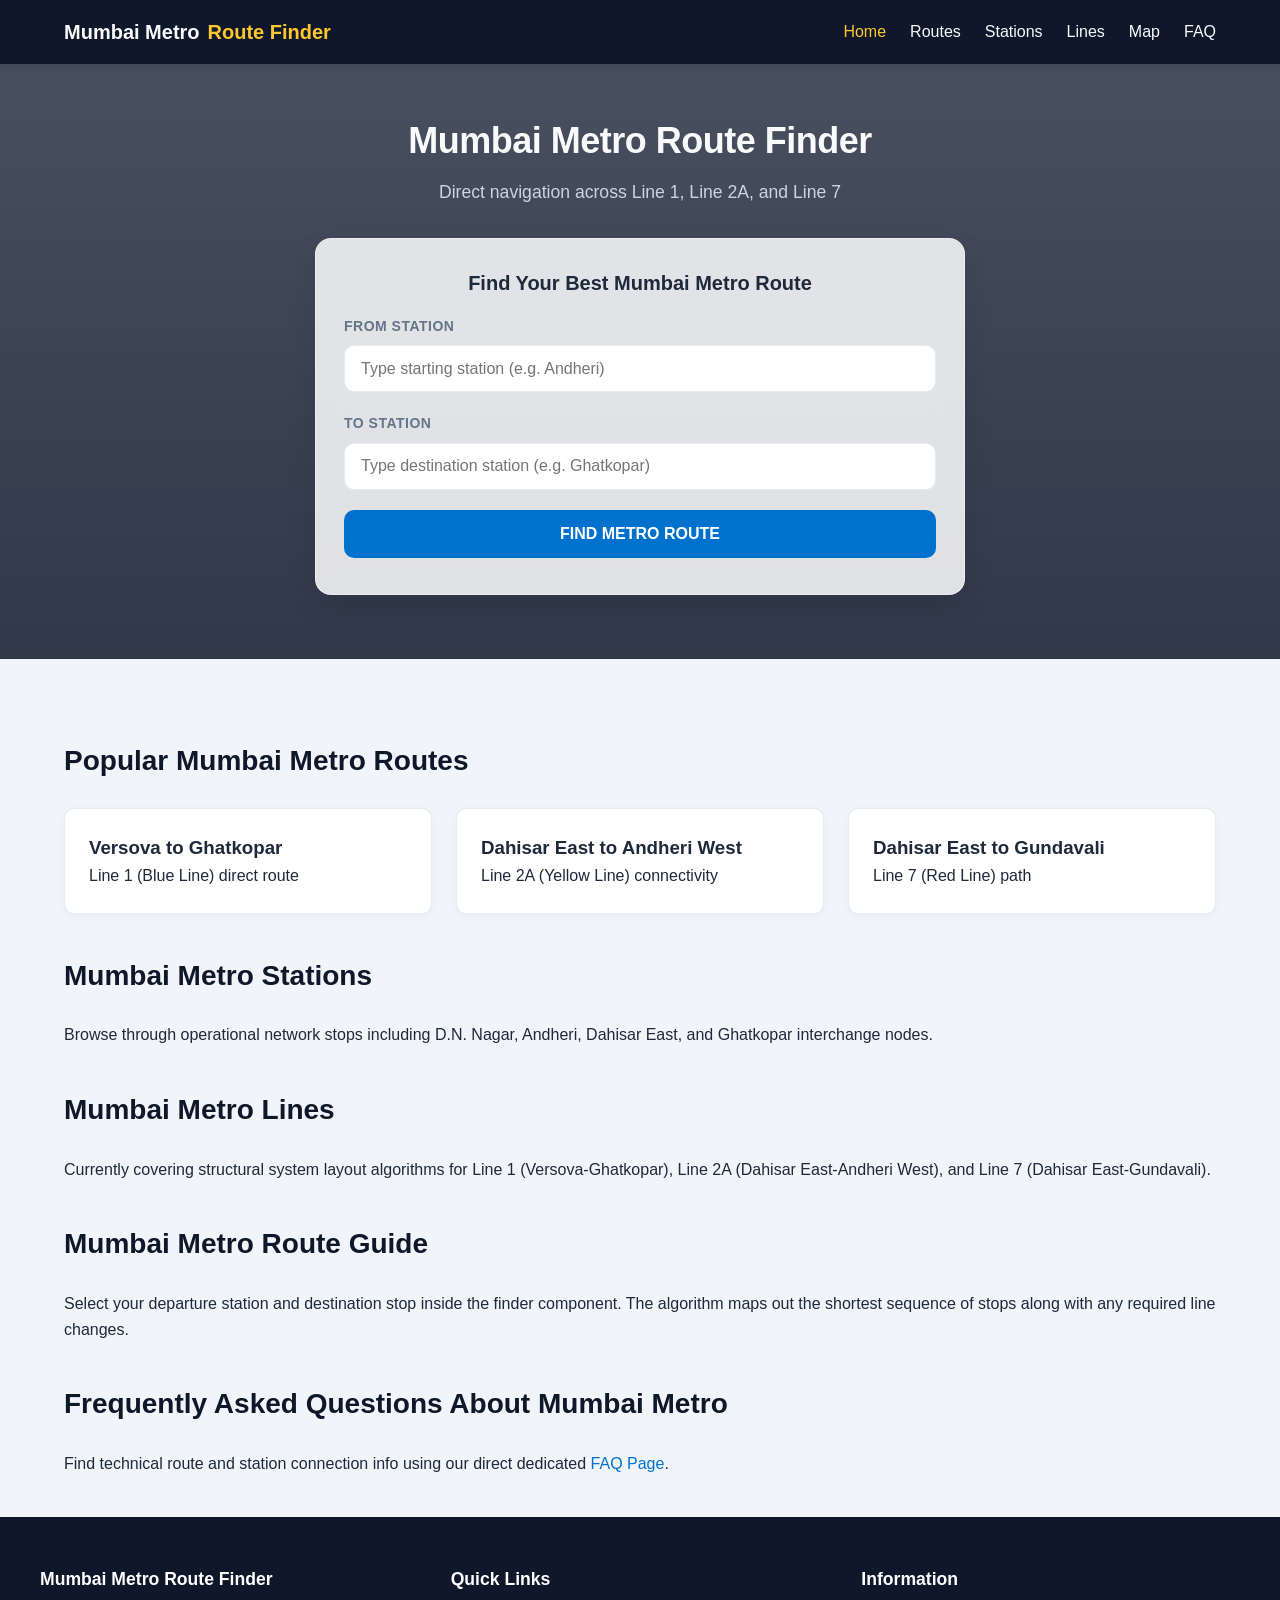
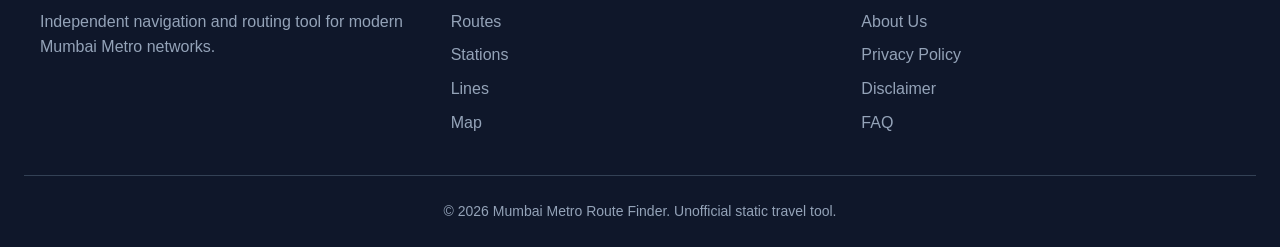
==== index.html @ e0014f75 "Add initial index.html for Mumbai Metro Route Finder Initial HTML structure for the Mumbai Metro Rou" ====
<!DOCTYPE html>
<html lang="en">
<head>
  <meta charset="UTF-8">
  <meta name="viewport" content="width=device-width, initial-scale=1.0">
  <title>Mumbai Metro Route Finder – Routes & Stations</title>
  <meta name="description" content="Find Mumbai Metro routes and station names. Search your starting and destination stations to discover the metro route and line changes across Mumbai.">
  <meta name="theme-color" content="#0f172a">
  <meta name="robots" content="index, follow">
  <link rel="canonical" href="https://YOUR-DOMAIN.example/">
  <meta property="og:title" content="Mumbai Metro Route Finder – Routes & Stations">
  <meta property="og:description" content="Search Mumbai Metro station routes cleanly and accurately. Find line switches and station order.">
  <link rel="manifest" href="manifest.json">
  <link rel="stylesheet" href="css/style.css">
</head>
<body>

  <header>
    <div class="nav-container">
      <a href="index.html" class="brand-logo">Mumbai Metro <span>Route Finder</span></a>
      <button class="menu-toggle" aria-label="Toggle navigation">☰</button>
      <ul class="nav-links">
        <li><a href="index.html" class="active">Home</a></li>
        <li><a href="routes.html">Routes</a></li>
        <li><a href="stations.html">Stations</a></li>
        <li><a href="lines.html">Lines</a></li>
        <li><a href="map.html">Map</a></li>
        <li><a href="faq.html">FAQ</a></li>
      </ul>
    </div>
  </header>

  <section class="hero">
    <div class="hero-content">
      <h1>Mumbai Metro Route Finder</h1>
      <p>Direct navigation across Line 1, Line 2A, and Line 7</p>
      
      <div class="finder-card">
        <h2 style="font-size: 1.25rem; margin-bottom: 1rem; text-align: center;">Find Your Best Mumbai Metro Route</h2>
        
        <div class="form-group">
          <label for="from-station">FROM STATION</label>
          <div class="input-wrapper">
            <input type="text" id="from-station" class="form-control" placeholder="Type starting station (e.g. Andheri)" autocomplete="off">
            <ul id="from-suggestions" class="suggestions-list"></ul>
          </div>
        </div>

        <div class="form-group">
          <label for="to-station">TO STATION</label>
          <div class="input-wrapper">
            <input type="text" id="to-station" class="form-control" placeholder="Type destination station (e.g. Ghatkopar)" autocomplete="off">
            <ul id="to-suggestions" class="suggestions-list"></ul>
          </div>
        </div>

        <button id="find-route-btn" class="btn-primary">FIND METRO ROUTE</button>
        <div id="route-error" class="text-error"></div>
      </div>
    </div>
  </section>

  <main>
    <section id="route-results" class="results-container">
      <h2 class="section-title">Best Available Metro Route</h2>
      <div id="route-summary-box" class="route-summary"></div>
      <div id="route-timeline" class="timeline"></div>
    </section>

    <section style="margin-top: 2.5rem;">
      <h2 class="section-title">Popular Mumbai Metro Routes</h2>
      <div class="grid">
        <div class="card" onclick="selectPopularRoute('Versova', 'Ghatkopar')" style="cursor:pointer;">
          <h3>Versova to Ghatkopar</h3>
          <p>Line 1 (Blue Line) direct route</p>
        </div>
        <div class="card" onclick="selectPopularRoute('Dahisar East', 'Andheri West')" style="cursor:pointer;">
          <h3>Dahisar East to Andheri West</h3>
          <p>Line 2A (Yellow Line) connectivity</p>
        </div>
        <div class="card" onclick="selectPopularRoute('Dahisar East', 'Gundavali')" style="cursor:pointer;">
          <h3>Dahisar East to Gundavali</h3>
          <p>Line 7 (Red Line) path</p>
        </div>
      </div>
    </section>

    <section style="margin-top: 2.5rem;">
      <h2 class="section-title">Mumbai Metro Stations</h2>
      <p>Browse through operational network stops including D.N. Nagar, Andheri, Dahisar East, and Ghatkopar interchange nodes.</p>
    </section>

    <section style="margin-top: 2.5rem;">
      <h2 class="section-title">Mumbai Metro Lines</h2>
      <p>Currently covering structural system layout algorithms for Line 1 (Versova-Ghatkopar), Line 2A (Dahisar East-Andheri West), and Line 7 (Dahisar East-Gundavali).</p>
    </section>

    <section style="margin-top: 2.5rem;">
      <h2 class="section-title">Mumbai Metro Route Guide</h2>
      <p>Select your departure station and destination stop inside the finder component. The algorithm maps out the shortest sequence of stops along with any required line changes.</p>
    </section>

    <section style="margin-top: 2.5rem;">
      <h2 class="section-title">Frequently Asked Questions About Mumbai Metro</h2>
      <p>Find technical route and station connection info using our direct dedicated <a href="faq.html">FAQ Page</a>.</p>
    </section>
  </main>

  <footer>
    <div class="footer-container">
      <div class="footer-col">
        <h3>Mumbai Metro Route Finder</h3>
        <p>Independent navigation and routing tool for modern Mumbai Metro networks.</p>
      </div>
      <div class="footer-col">
        <h3>Quick Links</h3>
        <ul>
          <li><a href="routes.html">Routes</a></li>
          <li><a href="stations.html">Stations</a></li>
          <li><a href="lines.html">Lines</a></li>
          <li><a href="map.html">Map</a></li>
        </ul>
      </div>
      <div class="footer-col">
        <h3>Information</h3>
        <ul>
          <li><a href="about.html">About Us</a></li>
          <li><a href="privacy.html">Privacy Policy</a></li>
          <li><a href="disclaimer.html">Disclaimer</a></li>
          <li><a href="faq.html">FAQ</a></li>
        </ul>
      </div>
    </div>
    <div class="footer-bottom">
      <p>&copy; 2026 Mumbai Metro Route Finder. Unofficial static travel tool.</p>
    </div>
  </footer>

  <script src="js/metro.js"></script>
  <script src="js/app.js"></script>
  <script type="application/ld+json">
  {
    "@context": "https://schema.org",
    "@type": "WebSite",
    "name": "Mumbai Metro Route Finder",
    "url": "https://YOUR-DOMAIN.example/"
  }
  </script>
</body>
</html>
---- css/style.css ----
:root {
  --primary: #0072ce;
  --primary-dark: #00569e;
  --secondary: #ffc72c;
  --accent: #e31837;
  --bg-dark: #0f172a;
  --bg-card: rgba(255, 255, 255, 0.85);
  --bg-glass: rgba(15, 23, 42, 0.65);
  --text-dark: #1e293b;
  --text-light: #f8fafc;
  --text-muted: #64748b;
  --border-color: rgba(226, 232, 240, 0.8);
  --radius-lg: 16px;
  --radius-md: 10px;
  --radius-sm: 6px;
  --shadow: 0 10px 30px -5px rgba(0, 0, 0, 0.15);
  --font-main: -apple-system, BlinkMacSystemFont, "Segoe UI", Roboto, Oxygen, Ubuntu, Cantarell, sans-serif;
}

* {
  box-sizing: border-box;
  margin: 0;
  padding: 0;
}

body {
  font-family: var(--font-main);
  background-color: #f1f5f9;
  color: var(--text-dark);
  line-height: 1.6;
  min-height: 100vh;
  display: flex;
  flex-direction: column;
}

a {
  color: var(--primary);
  text-decoration: none;
}

a:hover {
  text-decoration: underline;
}

/* Header & Nav */
header {
  background: var(--bg-dark);
  color: var(--text-light);
  position: sticky;
  top: 0;
  z-index: 1000;
  box-shadow: 0 4px 12px rgba(0,0,0,0.1);
}

.nav-container {
  max-width: 1200px;
  margin: 0 auto;
  display: flex;
  justify-content: space-between;
  align-items: center;
  padding: 1rem 1.5rem;
}

.brand-logo {
  font-size: 1.25rem;
  font-weight: 700;
  color: var(--text-light);
  display: flex;
  align-items: center;
  gap: 0.5rem;
}

.brand-logo span {
  color: var(--secondary);
}

.nav-links {
  display: flex;
  gap: 1.5rem;
  list-style: none;
}

.nav-links a {
  color: var(--text-light);
  font-weight: 500;
  transition: color 0.2s;
}

.nav-links a:hover, .nav-links a.active {
  color: var(--secondary);
  text-decoration: none;
}

.menu-toggle {
  display: none;
  background: none;
  border: none;
  color: var(--text-light);
  font-size: 1.5rem;
  cursor: pointer;
}

/* Hero Section */
.hero {
  position: relative;
  background: linear-gradient(rgba(15, 23, 42, 0.75), rgba(15, 23, 42, 0.85)), 
              url('https://images.unsplash.com/photo-1570168007204-dfb528c6958f?auto=format&fit=crop&w=1920&q=80') center/cover no-repeat;
  padding: 3rem 1.5rem 4rem 1.5rem;
  color: var(--text-light);
  text-align: center;
}

.hero-content {
  max-width: 800px;
  margin: 0 auto;
}

.hero h1 {
  font-size: 2.25rem;
  margin-bottom: 0.5rem;
  font-weight: 800;
  letter-spacing: -0.5px;
}

.hero p {
  font-size: 1.1rem;
  color: #cbd5e1;
  margin-bottom: 2rem;
}

/* Route Finder Card */
.finder-card {
  background: var(--bg-card);
  backdrop-filter: blur(12px);
  border: 1px solid rgba(255, 255, 255, 0.4);
  border-radius: var(--radius-lg);
  padding: 1.75rem;
  box-shadow: var(--shadow);
  color: var(--text-dark);
  text-align: left;
  max-width: 650px;
  margin: 0 auto;
}

.form-group {
  position: relative;
  margin-bottom: 1.25rem;
}

.form-group label {
  display: block;
  font-size: 0.875rem;
  font-weight: 700;
  text-transform: uppercase;
  letter-spacing: 0.5px;
  margin-bottom: 0.5rem;
  color: var(--text-muted);
}

.input-wrapper {
  position: relative;
}

.form-control {
  width: 100%;
  padding: 0.85rem 1rem;
  font-size: 1rem;
  border: 1.5px solid var(--border-color);
  border-radius: var(--radius-md);
  background: white;
  transition: border-color 0.2s, box-shadow 0.2s;
}

.form-control:focus {
  outline: none;
  border-color: var(--primary);
  box-shadow: 0 0 0 3px rgba(0, 114, 206, 0.2);
}

.suggestions-list {
  position: absolute;
  top: 100%;
  left: 0;
  right: 0;
  background: white;
  border: 1px solid var(--border-color);
  border-radius: 0 0 var(--radius-md) var(--radius-md);
  max-height: 200px;
  overflow-y: auto;
  z-index: 100;
  list-style: none;
  box-shadow: 0 4px 12px rgba(0,0,0,0.1);
  display: none;
}

.suggestions-list.active {
  display: block;
}

.suggestions-list li {
  padding: 0.75rem 1rem;
  cursor: pointer;
  border-bottom: 1px solid #f1f5f9;
}

.suggestions-list li:hover {
  background: #f8fafc;
  color: var(--primary);
}

.btn-primary {
  width: 100%;
  padding: 0.95rem;
  background: var(--primary);
  color: white;
  border: none;
  border-radius: var(--radius-md);
  font-size: 1rem;
  font-weight: 700;
  cursor: pointer;
  transition: background-color 0.2s;
  display: flex;
  justify-content: center;
  align-items: center;
  gap: 0.5rem;
}

.btn-primary:hover {
  background: var(--primary-dark);
}

/* Main Container & Sections */
main {
  flex: 1;
  max-width: 1200px;
  width: 100%;
  margin: 0 auto;
  padding: 2.5rem 1.5rem;
}

.section-title {
  font-size: 1.75rem;
  font-weight: 700;
  margin-bottom: 1.5rem;
  color: var(--bg-dark);
}

/* Results Display */
.results-container {
  margin-top: 2rem;
  display: none;
}

.results-container.active {
  display: block;
}

.route-summary {
  background: white;
  border-radius: var(--radius-lg);
  padding: 1.5rem;
  border: 1px solid var(--border-color);
  box-shadow: var(--shadow);
  margin-bottom: 1.5rem;
}

.summary-badges {
  display: flex;
  gap: 1rem;
  flex-wrap: wrap;
  margin-top: 0.75rem;
}

.badge {
  background: #e0f2fe;
  color: var(--primary-dark);
  padding: 0.4rem 0.8rem;
  border-radius: 20px;
  font-size: 0.875rem;
  font-weight: 600;
}

.timeline {
  position: relative;
  padding-left: 2rem;
  margin-top: 1.5rem;
  border-left: 3px solid var(--border-color);
}

.timeline-step {
  position: relative;
  margin-bottom: 1.5rem;
}

.timeline-step::before {
  content: '';
  position: absolute;
  left: -2.4rem;
  top: 0.2rem;
  width: 14px;
  height: 14px;
  border-radius: 50%;
  background: white;
  border: 3px solid var(--primary);
}

.timeline-step.interchange::before {
  border-color: var(--accent);
  background: var(--accent);
}

.timeline-step h4 {
  font-size: 1.1rem;
  color: var(--text-dark);
}

.timeline-step p {
  font-size: 0.9rem;
  color: var(--text-muted);
}

/* Grids & Cards */
.grid {
  display: grid;
  grid-template-columns: repeat(auto-fill, minmax(280px, 1fr));
  gap: 1.5rem;
}

.card {
  background: white;
  border-radius: var(--radius-md);
  padding: 1.5rem;
  border: 1px solid var(--border-color);
  box-shadow: 0 2px 8px rgba(0,0,0,0.04);
  transition: transform 0.2s;
}

.card:hover {
  transform: translateY(-3px);
}

/* Footer */
footer {
  background: var(--bg-dark);
  color: #94a3b8;
  padding: 3rem 1.5rem 1.5rem 1.5rem;
  margin-top: auto;
}

.footer-container {
  max-width: 1200px;
  margin: 0 auto;
  display: grid;
  grid-template-columns: repeat(auto-fit, minmax(200px, 1fr));
  gap: 2rem;
  margin-bottom: 2rem;
}

.footer-col h3 {
  color: white;
  margin-bottom: 1rem;
  font-size: 1.1rem;
}

.footer-col ul {
  list-style: none;
}

.footer-col li {
  margin-bottom: 0.5rem;
}

.footer-col a {
  color: #94a3b8;
}

.footer-col a:hover {
  color: white;
}

.footer-bottom {
  text-align: center;
  padding-top: 1.5rem;
  border-top: 1px solid #334155;
  font-size: 0.875rem;
}

/* Utilities */
.text-error {
  color: var(--accent);
  margin-top: 0.5rem;
  font-size: 0.9rem;
}

/* Responsive Styles */
@media (max-width: 768px) {
  .nav-links {
    display: none;
    flex-direction: column;
    position: absolute;
    top: 100%;
    left: 0;
    right: 0;
    background: var(--bg-dark);
    padding: 1rem 1.5rem;
    box-shadow: 0 4px 12px rgba(0,0,0,0.2);
  }

  .nav-links.active {
    display: flex;
  }

  .menu-toggle {
    display: block;
  }

  .hero h1 {
    font-size: 1.75rem;
  }

  .finder-card {
    padding: 1.25rem;
  }
  }
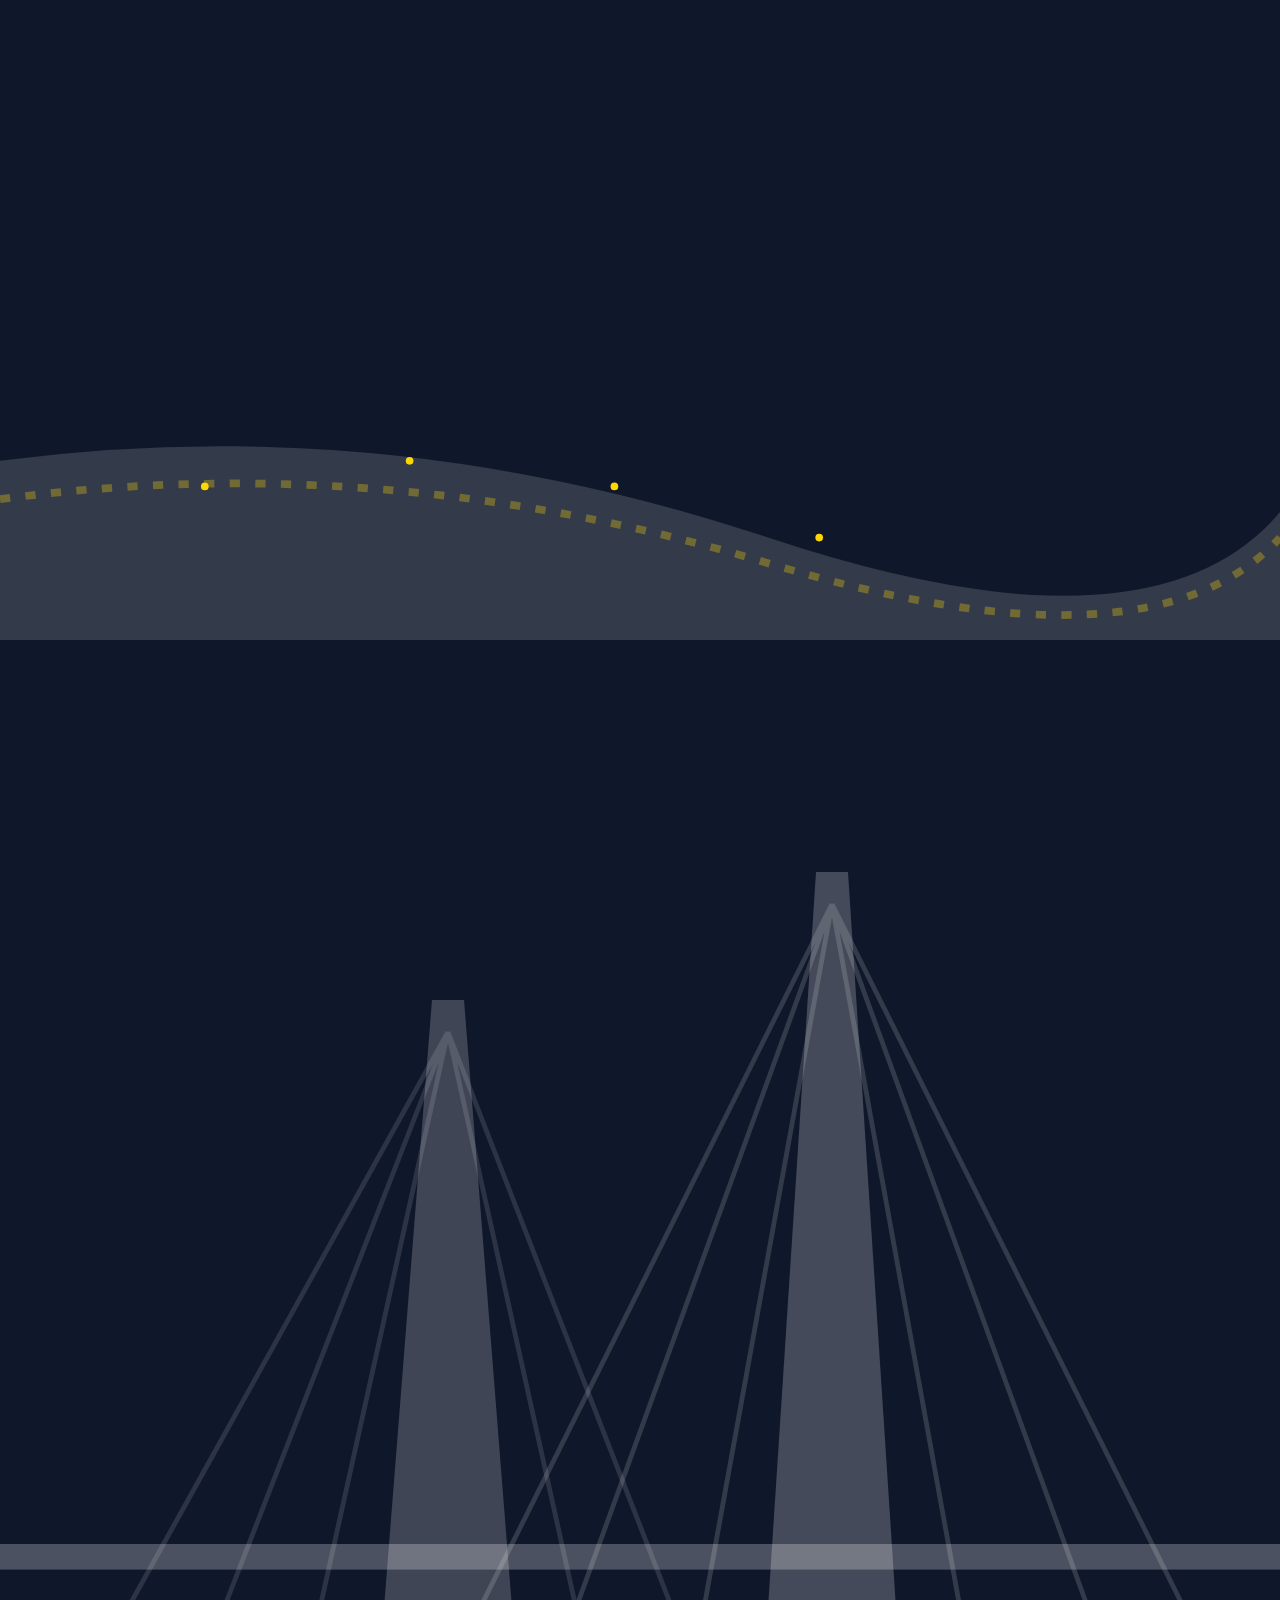
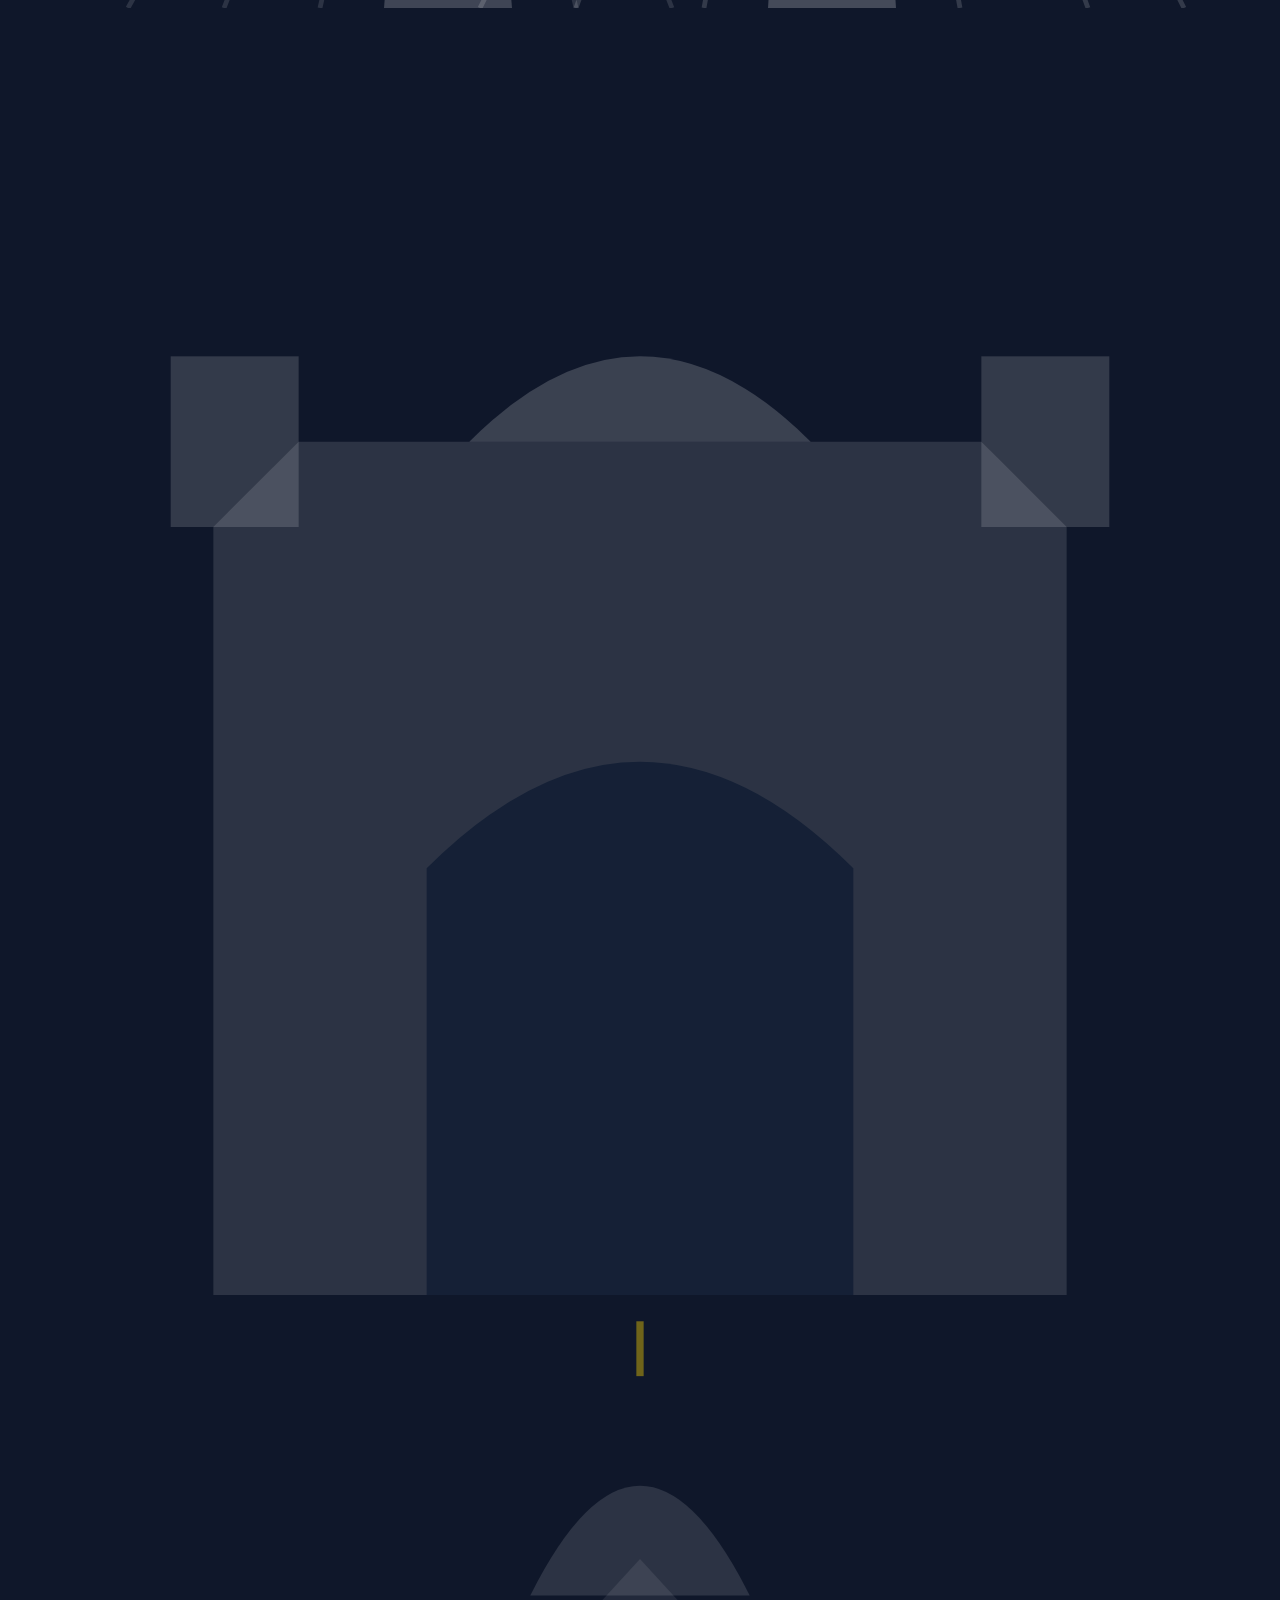
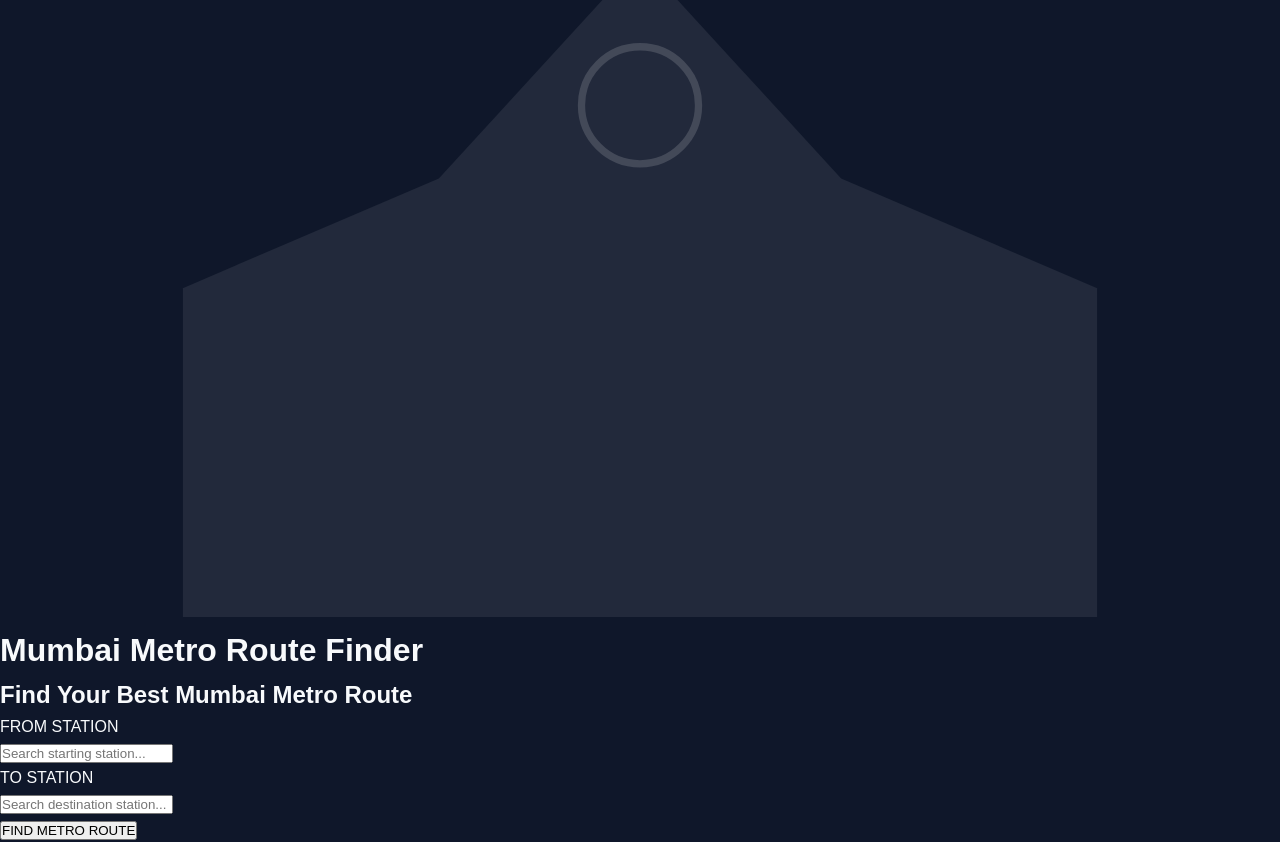
==== commit f41ff07f: "Refactor index.html for SEO and layout enhancements Updated the HTML structure and improved metadata" ====
--- a/index.html
+++ b/index.html
@@ -1,151 +1,117 @@
-<!DOCTYPE html>
+    <!DOCTYPE html>
 <html lang="en">
 <head>
-  <meta charset="UTF-8">
-  <meta name="viewport" content="width=device-width, initial-scale=1.0">
-  <title>Mumbai Metro Route Finder – Routes & Stations</title>
-  <meta name="description" content="Find Mumbai Metro routes and station names. Search your starting and destination stations to discover the metro route and line changes across Mumbai.">
-  <meta name="theme-color" content="#0f172a">
-  <meta name="robots" content="index, follow">
-  <link rel="canonical" href="https://YOUR-DOMAIN.example/">
-  <meta property="og:title" content="Mumbai Metro Route Finder – Routes & Stations">
-  <meta property="og:description" content="Search Mumbai Metro station routes cleanly and accurately. Find line switches and station order.">
-  <link rel="manifest" href="manifest.json">
-  <link rel="stylesheet" href="css/style.css">
+  <meta charset="UTF-8" />
+  <meta name="viewport" content="width=device-width, initial-scale=1.0" />
+  <title>Mumbai Metro Route Finder</title>
+  <meta name="description" content="Find the best Mumbai Metro routes, interchanges, fare estimates, and station information easily." />
+  <link rel="stylesheet" href="css/style.css" />
 </head>
 <body>
 
-  <header>
-    <div class="nav-container">
-      <a href="index.html" class="brand-logo">Mumbai Metro <span>Route Finder</span></a>
-      <button class="menu-toggle" aria-label="Toggle navigation">☰</button>
-      <ul class="nav-links">
-        <li><a href="index.html" class="active">Home</a></li>
-        <li><a href="routes.html">Routes</a></li>
-        <li><a href="stations.html">Stations</a></li>
-        <li><a href="lines.html">Lines</a></li>
-        <li><a href="map.html">Map</a></li>
-        <li><a href="faq.html">FAQ</a></li>
-      </ul>
+  <!-- HERO SECTION WITH MUMBAI LANDMARK BACKGROUND COLLAGE -->
+  <header class="hero-container">
+    
+    <!-- Mumbai Landmarks Composite Layer -->
+    <div class="mumbai-landmarks-bg" aria-hidden="true">
+      <!-- Marine Drive & Beach Scene (Left/Background) -->
+      <svg class="landmark landmark-marine-drive" viewBox="0 0 500 250" preserveAspectRatio="xMinYMax slice">
+        <path d="M0,180 Q150,160 300,210 T500,200 L500,250 L0,250 Z" fill="rgba(255,255,255,0.15)"/>
+        <path d="M0,195 Q150,175 300,220 T500,210" fill="none" stroke="rgba(255,215,0,0.3)" stroke-width="3" stroke-dasharray="4 6"/>
+        <circle cx="80" cy="190" r="1.5" fill="#ffd700"/>
+        <circle cx="160" cy="180" r="1.5" fill="#ffd700"/>
+        <circle cx="240" cy="190" r="1.5" fill="#ffd700"/>
+        <circle cx="320" cy="210" r="1.5" fill="#ffd700"/>
+      </svg>
+
+      <!-- Bandra-Worli Sea Link (Center/Left) -->
+      <svg class="landmark landmark-sealink" viewBox="0 0 400 300" preserveAspectRatio="xMidYMax meet">
+        <!-- Pylons -->
+        <polygon points="120,300 135,110 145,110 160,300" fill="rgba(255,255,255,0.2)"/>
+        <polygon points="240,300 255,70 265,70 280,300" fill="rgba(255,255,255,0.22)"/>
+        <!-- Cables -->
+        <path d="M140,120 L40,300 M140,120 L70,300 M140,120 L100,300 M140,120 L180,300 M140,120 L210,300" stroke="rgba(255,255,255,0.12)" stroke-width="1.5"/>
+        <path d="M260,80 L150,300 M260,80 L180,300 M260,80 L220,300 M260,80 L300,300 M260,80 L340,300 M260,80 L370,300" stroke="rgba(255,255,255,0.15)" stroke-width="1.5"/>
+        <!-- Bridge Deck -->
+        <rect x="0" y="280" width="400" height="8" fill="rgba(255,255,255,0.25)"/>
+      </svg>
+
+      <!-- Gateway of India (Right/Background) -->
+      <svg class="landmark landmark-gateway" viewBox="0 0 300 300" preserveAspectRatio="xMaxYMax meet">
+        <path d="M50,300 L50,120 L70,100 L230,100 L250,120 L250,300 Z" fill="rgba(255,255,255,0.12)"/>
+        <!-- Central Arch -->
+        <path d="M100,300 L100,200 Q150,150 200,200 L200,300 Z" fill="rgba(5,20,45,0.6)"/>
+        <!-- Side Turrets & Dome -->
+        <rect x="40" y="80" width="30" height="40" fill="rgba(255,255,255,0.15)"/>
+        <rect x="230" y="80" width="30" height="40" fill="rgba(255,255,255,0.15)"/>
+        <path d="M110,100 Q150,60 190,100 Z" fill="rgba(255,255,255,0.18)"/>
+      </svg>
+
+      <!-- CSMT Terminus Detail (Lower/Right Background) -->
+      <svg class="landmark landmark-csmt" viewBox="0 0 350 250" preserveAspectRatio="xMaxYMax slice">
+        <path d="M50,250 L50,160 L120,130 L175,70 L230,130 L300,160 L300,250 Z" fill="rgba(255,255,255,0.08)"/>
+        <!-- Central Dome -->
+        <path d="M145,80 Q175,20 205,80 Z" fill="rgba(255,255,255,0.12)"/>
+        <line x1="175" y1="20" x2="175" y2="5" stroke="rgba(255,215,0,0.4)" stroke-width="2"/>
+        <!-- Rose Window Detail -->
+        <circle cx="175" cy="110" r="16" fill="none" stroke="rgba(255,255,255,0.15)" stroke-width="2"/>
+      </svg>
+    </div>
+
+    <!-- Soft Overlay Tint -->
+    <div class="hero-overlay"></div>
+
+    <!-- Main Hero Content -->
+    <div class="hero-content">
+      <h1>Mumbai Metro Route Finder</h1>
+      <h2>Find Your Best Mumbai Metro Route</h2>
+
+      <!-- Glassmorphism Route Card -->
+      <div class="glass-route-card">
+        <form id="route-form" onsubmit="return false;">
+          
+          <div class="input-group">
+            <label for="from-station">FROM STATION</label>
+            <div class="autocomplete-wrapper">
+              <input 
+                type="text" 
+                id="from-station" 
+                placeholder="Search starting station..." 
+                autocomplete="off" 
+                required
+              />
+              <div id="from-autocomplete-list" class="autocomplete-items"></div>
+            </div>
+          </div>
+
+          <div class="input-group">
+            <label for="to-station">TO STATION</label>
+            <div class="autocomplete-wrapper">
+              <input 
+                type="text" 
+                id="to-station" 
+                placeholder="Search destination station..." 
+                autocomplete="off" 
+                required
+              />
+              <div id="to-autocomplete-list" class="autocomplete-items"></div>
+            </div>
+          </div>
+
+          <button type="submit" id="find-route-btn" class="btn-primary">
+            FIND METRO ROUTE
+          </button>
+
+        </form>
+      </div>
     </div>
   </header>
 
-  <section class="hero">
-    <div class="hero-content">
-      <h1>Mumbai Metro Route Finder</h1>
-      <p>Direct navigation across Line 1, Line 2A, and Line 7</p>
-      
-      <div class="finder-card">
-        <h2 style="font-size: 1.25rem; margin-bottom: 1rem; text-align: center;">Find Your Best Mumbai Metro Route</h2>
-        
-        <div class="form-group">
-          <label for="from-station">FROM STATION</label>
-          <div class="input-wrapper">
-            <input type="text" id="from-station" class="form-control" placeholder="Type starting station (e.g. Andheri)" autocomplete="off">
-            <ul id="from-suggestions" class="suggestions-list"></ul>
-          </div>
-        </div>
-
-        <div class="form-group">
-          <label for="to-station">TO STATION</label>
-          <div class="input-wrapper">
-            <input type="text" id="to-station" class="form-control" placeholder="Type destination station (e.g. Ghatkopar)" autocomplete="off">
-            <ul id="to-suggestions" class="suggestions-list"></ul>
-          </div>
-        </div>
-
-        <button id="find-route-btn" class="btn-primary">FIND METRO ROUTE</button>
-        <div id="route-error" class="text-error"></div>
-      </div>
-    </div>
-  </section>
-
-  <main>
-    <section id="route-results" class="results-container">
-      <h2 class="section-title">Best Available Metro Route</h2>
-      <div id="route-summary-box" class="route-summary"></div>
-      <div id="route-timeline" class="timeline"></div>
-    </section>
-
-    <section style="margin-top: 2.5rem;">
-      <h2 class="section-title">Popular Mumbai Metro Routes</h2>
-      <div class="grid">
-        <div class="card" onclick="selectPopularRoute('Versova', 'Ghatkopar')" style="cursor:pointer;">
-          <h3>Versova to Ghatkopar</h3>
-          <p>Line 1 (Blue Line) direct route</p>
-        </div>
-        <div class="card" onclick="selectPopularRoute('Dahisar East', 'Andheri West')" style="cursor:pointer;">
-          <h3>Dahisar East to Andheri West</h3>
-          <p>Line 2A (Yellow Line) connectivity</p>
-        </div>
-        <div class="card" onclick="selectPopularRoute('Dahisar East', 'Gundavali')" style="cursor:pointer;">
-          <h3>Dahisar East to Gundavali</h3>
-          <p>Line 7 (Red Line) path</p>
-        </div>
-      </div>
-    </section>
-
-    <section style="margin-top: 2.5rem;">
-      <h2 class="section-title">Mumbai Metro Stations</h2>
-      <p>Browse through operational network stops including D.N. Nagar, Andheri, Dahisar East, and Ghatkopar interchange nodes.</p>
-    </section>
-
-    <section style="margin-top: 2.5rem;">
-      <h2 class="section-title">Mumbai Metro Lines</h2>
-      <p>Currently covering structural system layout algorithms for Line 1 (Versova-Ghatkopar), Line 2A (Dahisar East-Andheri West), and Line 7 (Dahisar East-Gundavali).</p>
-    </section>
-
-    <section style="margin-top: 2.5rem;">
-      <h2 class="section-title">Mumbai Metro Route Guide</h2>
-      <p>Select your departure station and destination stop inside the finder component. The algorithm maps out the shortest sequence of stops along with any required line changes.</p>
-    </section>
-
-    <section style="margin-top: 2.5rem;">
-      <h2 class="section-title">Frequently Asked Questions About Mumbai Metro</h2>
-      <p>Find technical route and station connection info using our direct dedicated <a href="faq.html">FAQ Page</a>.</p>
-    </section>
+  <!-- Route Results Section (Existing Containers Kept Intact) -->
+  <main class="main-container">
+    <div id="route-results" class="results-container"></div>
   </main>
 
-  <footer>
-    <div class="footer-container">
-      <div class="footer-col">
-        <h3>Mumbai Metro Route Finder</h3>
-        <p>Independent navigation and routing tool for modern Mumbai Metro networks.</p>
-      </div>
-      <div class="footer-col">
-        <h3>Quick Links</h3>
-        <ul>
-          <li><a href="routes.html">Routes</a></li>
-          <li><a href="stations.html">Stations</a></li>
-          <li><a href="lines.html">Lines</a></li>
-          <li><a href="map.html">Map</a></li>
-        </ul>
-      </div>
-      <div class="footer-col">
-        <h3>Information</h3>
-        <ul>
-          <li><a href="about.html">About Us</a></li>
-          <li><a href="privacy.html">Privacy Policy</a></li>
-          <li><a href="disclaimer.html">Disclaimer</a></li>
-          <li><a href="faq.html">FAQ</a></li>
-        </ul>
-      </div>
-    </div>
-    <div class="footer-bottom">
-      <p>&copy; 2026 Mumbai Metro Route Finder. Unofficial static travel tool.</p>
-    </div>
-  </footer>
-
-  <script src="js/metro.js"></script>
   <script src="js/app.js"></script>
-  <script type="application/ld+json">
-  {
-    "@context": "https://schema.org",
-    "@type": "WebSite",
-    "name": "Mumbai Metro Route Finder",
-    "url": "https://YOUR-DOMAIN.example/"
-  }
-  </script>
 </body>
 </html>
-
--- a/css/style.css
+++ b/css/style.css
@@ -1,3 +1,4 @@
+
 :root {
   --primary: #0072ce;
   --primary-dark: #00569e;
@@ -104,322 +105,4 @@
 .hero {
   position: relative;
   background: linear-gradient(rgba(15, 23, 42, 0.75), rgba(15, 23, 42, 0.85)), 
-              url('https://images.unsplash.com/photo-1570168007204-dfb528c6958f?auto=format&fit=crop&w=1920&q=80') center/cover no-repeat;
-  padding: 3rem 1.5rem 4rem 1.5rem;
-  color: var(--text-light);
-  text-align: center;
-}
-
-.hero-content {
-  max-width: 800px;
-  margin: 0 auto;
-}
-
-.hero h1 {
-  font-size: 2.25rem;
-  margin-bottom: 0.5rem;
-  font-weight: 800;
-  letter-spacing: -0.5px;
-}
-
-.hero p {
-  font-size: 1.1rem;
-  color: #cbd5e1;
-  margin-bottom: 2rem;
-}
-
-/* Route Finder Card */
-.finder-card {
-  background: var(--bg-card);
-  backdrop-filter: blur(12px);
-  border: 1px solid rgba(255, 255, 255, 0.4);
-  border-radius: var(--radius-lg);
-  padding: 1.75rem;
-  box-shadow: var(--shadow);
-  color: var(--text-dark);
-  text-align: left;
-  max-width: 650px;
-  margin: 0 auto;
-}
-
-.form-group {
-  position: relative;
-  margin-bottom: 1.25rem;
-}
-
-.form-group label {
-  display: block;
-  font-size: 0.875rem;
-  font-weight: 700;
-  text-transform: uppercase;
-  letter-spacing: 0.5px;
-  margin-bottom: 0.5rem;
-  color: var(--text-muted);
-}
-
-.input-wrapper {
-  position: relative;
-}
-
-.form-control {
-  width: 100%;
-  padding: 0.85rem 1rem;
-  font-size: 1rem;
-  border: 1.5px solid var(--border-color);
-  border-radius: var(--radius-md);
-  background: white;
-  transition: border-color 0.2s, box-shadow 0.2s;
-}
-
-.form-control:focus {
-  outline: none;
-  border-color: var(--primary);
-  box-shadow: 0 0 0 3px rgba(0, 114, 206, 0.2);
-}
-
-.suggestions-list {
-  position: absolute;
-  top: 100%;
-  left: 0;
-  right: 0;
-  background: white;
-  border: 1px solid var(--border-color);
-  border-radius: 0 0 var(--radius-md) var(--radius-md);
-  max-height: 200px;
-  overflow-y: auto;
-  z-index: 100;
-  list-style: none;
-  box-shadow: 0 4px 12px rgba(0,0,0,0.1);
-  display: none;
-}
-
-.suggestions-list.active {
-  display: block;
-}
-
-.suggestions-list li {
-  padding: 0.75rem 1rem;
-  cursor: pointer;
-  border-bottom: 1px solid #f1f5f9;
-}
-
-.suggestions-list li:hover {
-  background: #f8fafc;
-  color: var(--primary);
-}
-
-.btn-primary {
-  width: 100%;
-  padding: 0.95rem;
-  background: var(--primary);
-  color: white;
-  border: none;
-  border-radius: var(--radius-md);
-  font-size: 1rem;
-  font-weight: 700;
-  cursor: pointer;
-  transition: background-color 0.2s;
-  display: flex;
-  justify-content: center;
-  align-items: center;
-  gap: 0.5rem;
-}
-
-.btn-primary:hover {
-  background: var(--primary-dark);
-}
-
-/* Main Container & Sections */
-main {
-  flex: 1;
-  max-width: 1200px;
-  width: 100%;
-  margin: 0 auto;
-  padding: 2.5rem 1.5rem;
-}
-
-.section-title {
-  font-size: 1.75rem;
-  font-weight: 700;
-  margin-bottom: 1.5rem;
-  color: var(--bg-dark);
-}
-
-/* Results Display */
-.results-container {
-  margin-top: 2rem;
-  display: none;
-}
-
-.results-container.active {
-  display: block;
-}
-
-.route-summary {
-  background: white;
-  border-radius: var(--radius-lg);
-  padding: 1.5rem;
-  border: 1px solid var(--border-color);
-  box-shadow: var(--shadow);
-  margin-bottom: 1.5rem;
-}
-
-.summary-badges {
-  display: flex;
-  gap: 1rem;
-  flex-wrap: wrap;
-  margin-top: 0.75rem;
-}
-
-.badge {
-  background: #e0f2fe;
-  color: var(--primary-dark);
-  padding: 0.4rem 0.8rem;
-  border-radius: 20px;
-  font-size: 0.875rem;
-  font-weight: 600;
-}
-
-.timeline {
-  position: relative;
-  padding-left: 2rem;
-  margin-top: 1.5rem;
-  border-left: 3px solid var(--border-color);
-}
-
-.timeline-step {
-  position: relative;
-  margin-bottom: 1.5rem;
-}
-
-.timeline-step::before {
-  content: '';
-  position: absolute;
-  left: -2.4rem;
-  top: 0.2rem;
-  width: 14px;
-  height: 14px;
-  border-radius: 50%;
-  background: white;
-  border: 3px solid var(--primary);
-}
-
-.timeline-step.interchange::before {
-  border-color: var(--accent);
-  background: var(--accent);
-}
-
-.timeline-step h4 {
-  font-size: 1.1rem;
-  color: var(--text-dark);
-}
-
-.timeline-step p {
-  font-size: 0.9rem;
-  color: var(--text-muted);
-}
-
-/* Grids & Cards */
-.grid {
-  display: grid;
-  grid-template-columns: repeat(auto-fill, minmax(280px, 1fr));
-  gap: 1.5rem;
-}
-
-.card {
-  background: white;
-  border-radius: var(--radius-md);
-  padding: 1.5rem;
-  border: 1px solid var(--border-color);
-  box-shadow: 0 2px 8px rgba(0,0,0,0.04);
-  transition: transform 0.2s;
-}
-
-.card:hover {
-  transform: translateY(-3px);
-}
-
-/* Footer */
-footer {
-  background: var(--bg-dark);
-  color: #94a3b8;
-  padding: 3rem 1.5rem 1.5rem 1.5rem;
-  margin-top: auto;
-}
-
-.footer-container {
-  max-width: 1200px;
-  margin: 0 auto;
-  display: grid;
-  grid-template-columns: repeat(auto-fit, minmax(200px, 1fr));
-  gap: 2rem;
-  margin-bottom: 2rem;
-}
-
-.footer-col h3 {
-  color: white;
-  margin-bottom: 1rem;
-  font-size: 1.1rem;
-}
-
-.footer-col ul {
-  list-style: none;
-}
-
-.footer-col li {
-  margin-bottom: 0.5rem;
-}
-
-.footer-col a {
-  color: #94a3b8;
-}
-
-.footer-col a:hover {
-  color: white;
-}
-
-.footer-bottom {
-  text-align: center;
-  padding-top: 1.5rem;
-  border-top: 1px solid #334155;
-  font-size: 0.875rem;
-}
-
-/* Utilities */
-.text-error {
-  color: var(--accent);
-  margin-top: 0.5rem;
-  font-size: 0.9rem;
-}
-
-/* Responsive Styles */
-@media (max-width: 768px) {
-  .nav-links {
-    display: none;
-    flex-direction: column;
-    position: absolute;
-    top: 100%;
-    left: 0;
-    right: 0;
-    background: var(--bg-dark);
-    padding: 1rem 1.5rem;
-    box-shadow: 0 4px 12px rgba(0,0,0,0.2);
-  }
-
-  .nav-links.active {
-    display: flex;
-  }
-
-  .menu-toggle {
-    display: block;
-  }
-
-  .hero h1 {
-    font-size: 1.75rem;
-  }
-
-  .finder-card {
-    padding: 1.25rem;
-  }
-  }
-
+  
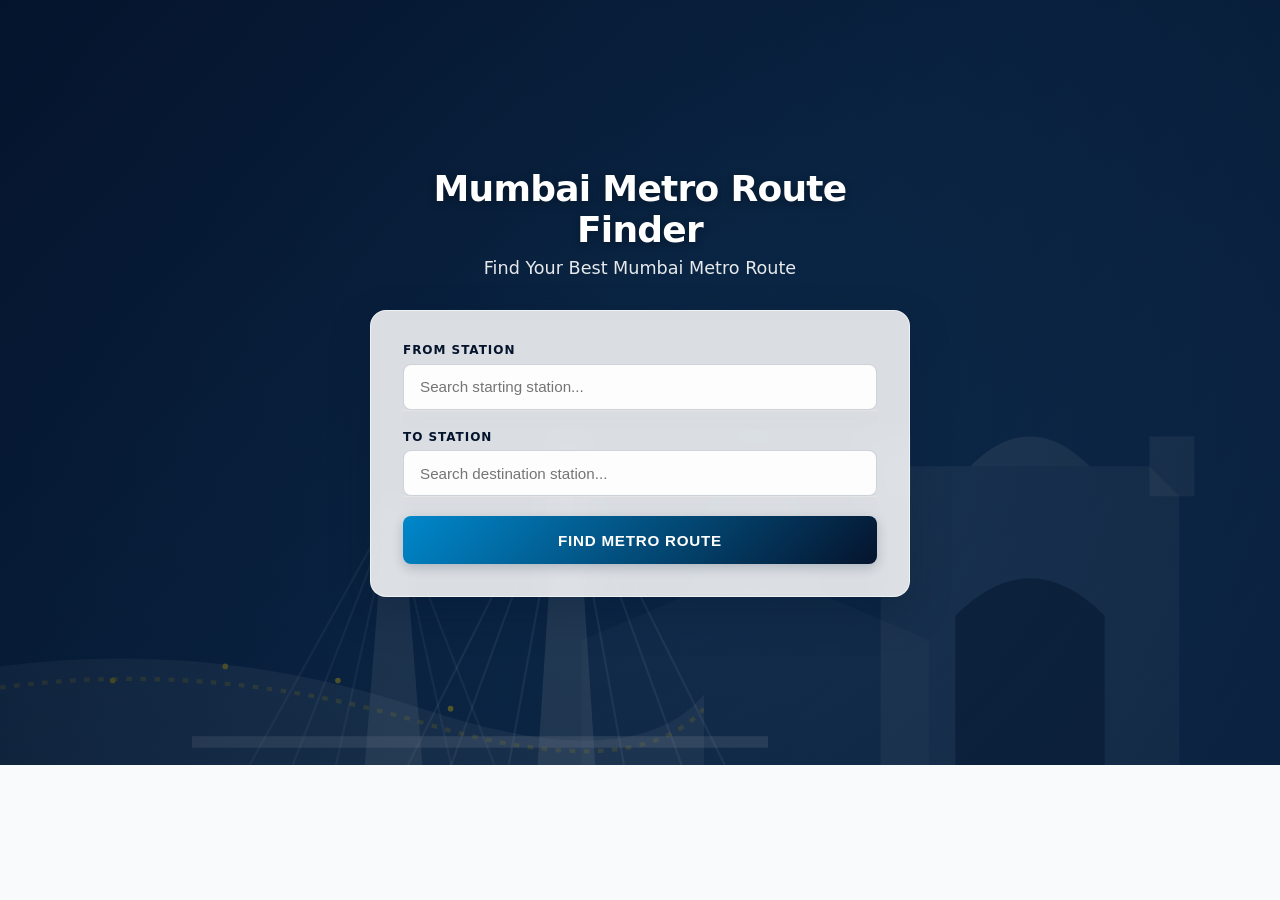
==== commit 3ed20d1b: "Refine HTML comments and update description" ====
--- a/index.html
+++ b/index.html
@@ -4,71 +4,64 @@
   <meta charset="UTF-8" />
   <meta name="viewport" content="width=device-width, initial-scale=1.0" />
   <title>Mumbai Metro Route Finder</title>
-  <meta name="description" content="Find the best Mumbai Metro routes, interchanges, fare estimates, and station information easily." />
+  <meta name="description" content="Find the best Mumbai Metro routes, line interchanges, fare estimates, and station information easily." />
   <link rel="stylesheet" href="css/style.css" />
 </head>
 <body>
 
-  <!-- HERO SECTION WITH MUMBAI LANDMARK BACKGROUND COLLAGE -->
+  <!-- HERO SECTION WITH MUMBAI LANDMARKS COLLAGE -->
   <header class="hero-container">
     
-    <!-- Mumbai Landmarks Composite Layer -->
+    <!-- Mumbai Landmarks Layer -->
     <div class="mumbai-landmarks-bg" aria-hidden="true">
-      <!-- Marine Drive & Beach Scene (Left/Background) -->
+      <!-- Marine Drive (Left) -->
       <svg class="landmark landmark-marine-drive" viewBox="0 0 500 250" preserveAspectRatio="xMinYMax slice">
-        <path d="M0,180 Q150,160 300,210 T500,200 L500,250 L0,250 Z" fill="rgba(255,255,255,0.15)"/>
-        <path d="M0,195 Q150,175 300,220 T500,210" fill="none" stroke="rgba(255,215,0,0.3)" stroke-width="3" stroke-dasharray="4 6"/>
-        <circle cx="80" cy="190" r="1.5" fill="#ffd700"/>
-        <circle cx="160" cy="180" r="1.5" fill="#ffd700"/>
-        <circle cx="240" cy="190" r="1.5" fill="#ffd700"/>
-        <circle cx="320" cy="210" r="1.5" fill="#ffd700"/>
+        <path d="M0,180 Q150,160 300,210 T500,200 L500,250 L0,250 Z" fill="rgba(255,255,255,0.18)"/>
+        <path d="M0,195 Q150,175 300,220 T500,210" fill="none" stroke="rgba(255,215,0,0.4)" stroke-width="3" stroke-dasharray="4 6"/>
+        <circle cx="80" cy="190" r="2" fill="#ffd700"/>
+        <circle cx="160" cy="180" r="2" fill="#ffd700"/>
+        <circle cx="240" cy="190" r="2" fill="#ffd700"/>
+        <circle cx="320" cy="210" r="2" fill="#ffd700"/>
       </svg>
 
       <!-- Bandra-Worli Sea Link (Center/Left) -->
       <svg class="landmark landmark-sealink" viewBox="0 0 400 300" preserveAspectRatio="xMidYMax meet">
-        <!-- Pylons -->
-        <polygon points="120,300 135,110 145,110 160,300" fill="rgba(255,255,255,0.2)"/>
-        <polygon points="240,300 255,70 265,70 280,300" fill="rgba(255,255,255,0.22)"/>
-        <!-- Cables -->
-        <path d="M140,120 L40,300 M140,120 L70,300 M140,120 L100,300 M140,120 L180,300 M140,120 L210,300" stroke="rgba(255,255,255,0.12)" stroke-width="1.5"/>
-        <path d="M260,80 L150,300 M260,80 L180,300 M260,80 L220,300 M260,80 L300,300 M260,80 L340,300 M260,80 L370,300" stroke="rgba(255,255,255,0.15)" stroke-width="1.5"/>
-        <!-- Bridge Deck -->
-        <rect x="0" y="280" width="400" height="8" fill="rgba(255,255,255,0.25)"/>
+        <polygon points="120,300 135,110 145,110 160,300" fill="rgba(255,255,255,0.22)"/>
+        <polygon points="240,300 255,70 265,70 280,300" fill="rgba(255,255,255,0.25)"/>
+        <path d="M140,120 L40,300 M140,120 L70,300 M140,120 L100,300 M140,120 L180,300 M140,120 L210,300" stroke="rgba(255,255,255,0.15)" stroke-width="1.5"/>
+        <path d="M260,80 L150,300 M260,80 L180,300 M260,80 L220,300 M260,80 L300,300 M260,80 L340,300 M260,80 L370,300" stroke="rgba(255,255,255,0.18)" stroke-width="1.5"/>
+        <rect x="0" y="280" width="400" height="8" fill="rgba(255,255,255,0.3)"/>
       </svg>
 
-      <!-- Gateway of India (Right/Background) -->
+      <!-- Gateway of India (Right) -->
       <svg class="landmark landmark-gateway" viewBox="0 0 300 300" preserveAspectRatio="xMaxYMax meet">
-        <path d="M50,300 L50,120 L70,100 L230,100 L250,120 L250,300 Z" fill="rgba(255,255,255,0.12)"/>
-        <!-- Central Arch -->
-        <path d="M100,300 L100,200 Q150,150 200,200 L200,300 Z" fill="rgba(5,20,45,0.6)"/>
-        <!-- Side Turrets & Dome -->
-        <rect x="40" y="80" width="30" height="40" fill="rgba(255,255,255,0.15)"/>
-        <rect x="230" y="80" width="30" height="40" fill="rgba(255,255,255,0.15)"/>
-        <path d="M110,100 Q150,60 190,100 Z" fill="rgba(255,255,255,0.18)"/>
+        <path d="M50,300 L50,120 L70,100 L230,100 L250,120 L250,300 Z" fill="rgba(255,255,255,0.15)"/>
+        <path d="M100,300 L100,200 Q150,150 200,200 L200,300 Z" fill="rgba(5,20,45,0.65)"/>
+        <rect x="40" y="80" width="30" height="40" fill="rgba(255,255,255,0.2)"/>
+        <rect x="230" y="80" width="30" height="40" fill="rgba(255,255,255,0.2)"/>
+        <path d="M110,100 Q150,60 190,100 Z" fill="rgba(255,255,255,0.22)"/>
       </svg>
 
-      <!-- CSMT Terminus Detail (Lower/Right Background) -->
+      <!-- CSMT Terminus (Lower/Right Background) -->
       <svg class="landmark landmark-csmt" viewBox="0 0 350 250" preserveAspectRatio="xMaxYMax slice">
-        <path d="M50,250 L50,160 L120,130 L175,70 L230,130 L300,160 L300,250 Z" fill="rgba(255,255,255,0.08)"/>
-        <!-- Central Dome -->
-        <path d="M145,80 Q175,20 205,80 Z" fill="rgba(255,255,255,0.12)"/>
-        <line x1="175" y1="20" x2="175" y2="5" stroke="rgba(255,215,0,0.4)" stroke-width="2"/>
-        <!-- Rose Window Detail -->
-        <circle cx="175" cy="110" r="16" fill="none" stroke="rgba(255,255,255,0.15)" stroke-width="2"/>
+        <path d="M50,250 L50,160 L120,130 L175,70 L230,130 L300,160 L300,250 Z" fill="rgba(255,255,255,0.1)"/>
+        <path d="M145,80 Q175,20 205,80 Z" fill="rgba(255,255,255,0.15)"/>
+        <line x1="175" y1="20" x2="175" y2="5" stroke="rgba(255,215,0,0.5)" stroke-width="2"/>
+        <circle cx="175" cy="110" r="16" fill="none" stroke="rgba(255,255,255,0.2)" stroke-width="2"/>
       </svg>
     </div>
 
-    <!-- Soft Overlay Tint -->
+    <!-- Dark Overlay Filter -->
     <div class="hero-overlay"></div>
 
-    <!-- Main Hero Content -->
+    <!-- Hero Interactive Content -->
     <div class="hero-content">
       <h1>Mumbai Metro Route Finder</h1>
       <h2>Find Your Best Mumbai Metro Route</h2>
 
-      <!-- Glassmorphism Route Card -->
+      <!-- Glassmorphism Card -->
       <div class="glass-route-card">
-        <form id="route-form" onsubmit="return false;">
+        <form id="route-form" autocomplete="off" onsubmit="return false;">
           
           <div class="input-group">
             <label for="from-station">FROM STATION</label>
@@ -107,11 +100,12 @@
     </div>
   </header>
 
-  <!-- Route Results Section (Existing Containers Kept Intact) -->
+  <!-- Route Output -->
   <main class="main-container">
     <div id="route-results" class="results-container"></div>
   </main>
 
+  <script src="js/metro.js"></script>
   <script src="js/app.js"></script>
 </body>
 </html>
--- a/css/style.css
+++ b/css/style.css
@@ -1,21 +1,16 @@
-
+/* ==========================================
+   RESET & COLOR VARIABLES
+   ========================================== */
 :root {
-  --primary: #0072ce;
-  --primary-dark: #00569e;
-  --secondary: #ffc72c;
-  --accent: #e31837;
-  --bg-dark: #0f172a;
-  --bg-card: rgba(255, 255, 255, 0.85);
-  --bg-glass: rgba(15, 23, 42, 0.65);
+  --navy-deep: #05142d;
+  --navy-medium: #0f2a4a;
+  --blue-sky: #00a8e8;
+  --gold-accent: #ffd700;
   --text-dark: #1e293b;
-  --text-light: #f8fafc;
   --text-muted: #64748b;
-  --border-color: rgba(226, 232, 240, 0.8);
-  --radius-lg: 16px;
-  --radius-md: 10px;
-  --radius-sm: 6px;
-  --shadow: 0 10px 30px -5px rgba(0, 0, 0, 0.15);
-  --font-main: -apple-system, BlinkMacSystemFont, "Segoe UI", Roboto, Oxygen, Ubuntu, Cantarell, sans-serif;
+  --glass-bg: rgba(255, 255, 255, 0.85);
+  --glass-border: rgba(255, 255, 255, 0.6);
+  --shadow-soft: 0 16px 40px rgba(5, 20, 45, 0.25);
 }
 
 * {
@@ -25,84 +20,232 @@
 }
 
 body {
-  font-family: var(--font-main);
-  background-color: #f1f5f9;
+  font-family: system-ui, -apple-system, BlinkMacSystemFont, "Segoe UI", Roboto, sans-serif;
+  background-color: #f8fafc;
   color: var(--text-dark);
-  line-height: 1.6;
-  min-height: 100vh;
-  display: flex;
-  flex-direction: column;
-}
-
-a {
-  color: var(--primary);
-  text-decoration: none;
-}
-
-a:hover {
-  text-decoration: underline;
-}
-
-/* Header & Nav */
-header {
-  background: var(--bg-dark);
-  color: var(--text-light);
-  position: sticky;
-  top: 0;
-  z-index: 1000;
-  box-shadow: 0 4px 12px rgba(0,0,0,0.1);
-}
-
-.nav-container {
-  max-width: 1200px;
-  margin: 0 auto;
-  display: flex;
-  justify-content: space-between;
-  align-items: center;
-  padding: 1rem 1.5rem;
-}
-
-.brand-logo {
-  font-size: 1.25rem;
-  font-weight: 700;
-  color: var(--text-light);
+  overflow-x: hidden;
+}
+
+/* ==========================================
+   HERO SECTION & MUMBAI BACKGROUND
+   ========================================== */
+.hero-container {
+  position: relative;
+  width: 100%;
+  min-height: 85vh;
   display: flex;
   align-items: center;
-  gap: 0.5rem;
-}
-
-.brand-logo span {
-  color: var(--secondary);
-}
-
-.nav-links {
-  display: flex;
-  gap: 1.5rem;
-  list-style: none;
-}
-
-.nav-links a {
-  color: var(--text-light);
-  font-weight: 500;
-  transition: color 0.2s;
-}
-
-.nav-links a:hover, .nav-links a.active {
-  color: var(--secondary);
-  text-decoration: none;
-}
-
-.menu-toggle {
-  display: none;
-  background: none;
+  justify-content: center;
+  background: linear-gradient(135deg, #05142d 0%, #0d3153 50%, #163e63 100%);
+  padding: 2rem 1rem;
+  overflow: hidden;
+}
+
+/* Landmarks Composite Container */
+.mumbai-landmarks-bg {
+  position: absolute;
+  top: 0;
+  left: 0;
+  width: 100%;
+  height: 100%;
+  pointer-events: none;
+  z-index: 1;
+}
+
+.landmark {
+  position: absolute;
+  bottom: 0;
+  filter: blur(0.5px);
+}
+
+/* Individual Landmark Positioning & Scale */
+.landmark-marine-drive {
+  left: 0;
+  width: 55%;
+  height: auto;
+  opacity: 0.6;
+}
+
+.landmark-sealink {
+  left: 15%;
+  width: 45%;
+  height: auto;
+  opacity: 0.7;
+}
+
+.landmark-gateway {
+  right: 2%;
+  width: 35%;
+  height: auto;
+  opacity: 0.65;
+}
+
+.landmark-csmt {
+  right: 22%;
+  width: 38%;
+  height: auto;
+  opacity: 0.45;
+}
+
+/* Soft Dark/Blue Overlay Layer */
+.hero-overlay {
+  position: absolute;
+  top: 0;
+  left: 0;
+  width: 100%;
+  height: 100%;
+  background: radial-gradient(circle at center, rgba(5, 20, 45, 0.35) 0%, rgba(5, 20, 45, 0.65) 100%);
+  z-index: 2;
+}
+
+/* Hero Text & Layout */
+.hero-content {
+  position: relative;
+  z-index: 3;
+  width: 100%;
+  max-width: 540px;
+  text-align: center;
+  margin: 0 auto;
+}
+
+.hero-content h1 {
+  color: #ffffff;
+  font-size: 2.25rem;
+  font-weight: 800;
+  letter-spacing: -0.02em;
+  margin-bottom: 0.5rem;
+  text-shadow: 0 2px 8px rgba(0, 0, 0, 0.3);
+}
+
+.hero-content h2 {
+  color: rgba(255, 255, 255, 0.9);
+  font-size: 1.1rem;
+  font-weight: 400;
+  margin-bottom: 2rem;
+}
+
+/* ==========================================
+   GLASSMORPHISM ROUTE CARD
+   ========================================== */
+.glass-route-card {
+  background: var(--glass-bg);
+  backdrop-filter: blur(14px);
+  -webkit-backdrop-filter: blur(14px);
+  border: 1px solid var(--glass-border);
+  border-radius: 16px;
+  padding: 2rem;
+  box-shadow: var(--shadow-soft);
+  text-align: left;
+}
+
+.input-group {
+  margin-bottom: 1.25rem;
+}
+
+.input-group label {
+  display: block;
+  font-size: 0.75rem;
+  font-weight: 700;
+  letter-spacing: 0.08em;
+  color: var(--navy-deep);
+  margin-bottom: 0.4rem;
+}
+
+.autocomplete-wrapper {
+  position: relative;
+}
+
+.input-group input {
+  width: 100%;
+  padding: 0.85rem 1rem;
+  font-size: 0.95rem;
+  border: 1px solid rgba(15, 42, 74, 0.2);
+  border-radius: 8px;
+  background: rgba(255, 255, 255, 0.95);
+  color: var(--text-dark);
+  outline: none;
+  transition: border-color 0.2s ease, box-shadow 0.2s ease;
+}
+
+.input-group input:focus {
+  border-color: var(--blue-sky);
+  box-shadow: 0 0 0 3px rgba(0, 168, 232, 0.2);
+}
+
+/* Autocomplete Dropdown List Styling */
+.autocomplete-items {
+  position: absolute;
+  border: 1px solid rgba(0, 0, 0, 0.1);
+  border-top: none;
+  z-index: 99;
+  top: 100%;
+  left: 0;
+  right: 0;
+  background-color: #ffffff;
+  border-radius: 0 0 8px 8px;
+  max-height: 200px;
+  overflow-y: auto;
+  box-shadow: 0 8px 16px rgba(0, 0, 0, 0.15);
+}
+
+.autocomplete-items div {
+  padding: 0.75rem 1rem;
+  cursor: pointer;
+  font-size: 0.9rem;
+  color: var(--text-dark);
+}
+
+.autocomplete-items div:hover {
+  background-color: #f0f7ff;
+  color: var(--navy-deep);
+}
+
+.btn-primary {
+  width: 100%;
+  padding: 0.95rem;
+  font-size: 0.95rem;
+  font-weight: 700;
+  letter-spacing: 0.05em;
+  color: #ffffff;
+  background: linear-gradient(135deg, #0088cc 0%, var(--navy-deep) 100%);
   border: none;
-  color: var(--text-light);
-  font-size: 1.5rem;
+  border-radius: 8px;
   cursor: pointer;
-}
-
-/* Hero Section */
-.hero {
-  position: relative;
-  background: linear-gradient(rgba(15, 23, 42, 0.75), rgba(15, 23, 42, 0.85)), 
-  
+  transition: transform 0.15s ease, box-shadow 0.15s ease;
+  box-shadow: 0 4px 12px rgba(5, 20, 45, 0.2);
+}
+
+.btn-primary:hover {
+  transform: translateY(-1px);
+  box-shadow: 0 6px 16px rgba(5, 20, 45, 0.3);
+}
+
+/* ==========================================
+   MOBILE RESPONSIVENESS
+   ========================================== */
+@media (max-width: 600px) {
+  .hero-container {
+    min-height: 90vh;
+    padding: 1.5rem 1rem;
+  }
+
+  .hero-content h1 {
+    font-size: 1.75rem;
+  }
+
+  .hero-content h2 {
+    font-size: 0.95rem;
+    margin-bottom: 1.5rem;
+  }
+
+  .glass-route-card {
+    padding: 1.25rem;
+    border-radius: 12px;
+  }
+
+  /* Scale SVG landmarks down so they remain subtly visible without overflowing */
+  .landmark-marine-drive { width: 80%; opacity: 0.45; }
+  .landmark-sealink { width: 70%; left: 5%; opacity: 0.55; }
+  .landmark-gateway { width: 50%; right: -5%; opacity: 0.5; }
+  .landmark-csmt { width: 50%; right: 10%; opacity: 0.35; }
+}
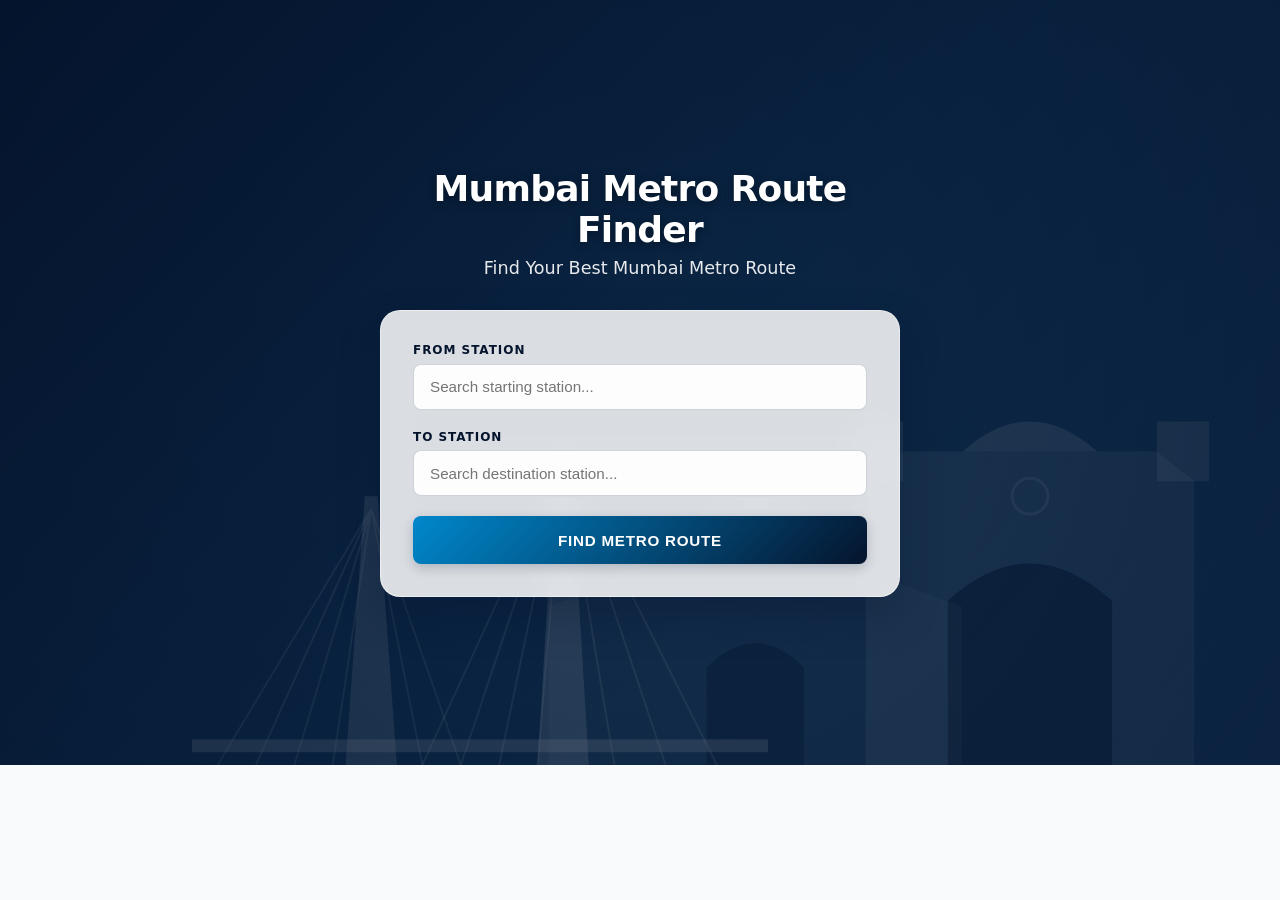
==== commit 0a1e5ea9: "Update comments for Mumbai landmarks section" ====
--- a/index.html
+++ b/index.html
@@ -9,57 +9,65 @@
 </head>
 <body>
 
-  <!-- HERO SECTION WITH MUMBAI LANDMARKS COLLAGE -->
+  <!-- HERO SECTION WITH MUMBAI 3-LANDMARK BLENDED BACKGROUND -->
   <header class="hero-container">
     
-    <!-- Mumbai Landmarks Layer -->
+    <!-- Photo Layer: Blended Mumbai Landmarks Collage (Fallback/Imagery) -->
+    <div class="mumbai-photo-bg" aria-hidden="true"></div>
+
+    <!-- SVG Layer: Vector Silhouettes of Gateway, CSMT, and Sea Link -->
     <div class="mumbai-landmarks-bg" aria-hidden="true">
-      <!-- Marine Drive (Left) -->
-      <svg class="landmark landmark-marine-drive" viewBox="0 0 500 250" preserveAspectRatio="xMinYMax slice">
-        <path d="M0,180 Q150,160 300,210 T500,200 L500,250 L0,250 Z" fill="rgba(255,255,255,0.18)"/>
-        <path d="M0,195 Q150,175 300,220 T500,210" fill="none" stroke="rgba(255,215,0,0.4)" stroke-width="3" stroke-dasharray="4 6"/>
-        <circle cx="80" cy="190" r="2" fill="#ffd700"/>
-        <circle cx="160" cy="180" r="2" fill="#ffd700"/>
-        <circle cx="240" cy="190" r="2" fill="#ffd700"/>
-        <circle cx="320" cy="210" r="2" fill="#ffd700"/>
+      
+      <!-- 1. Gateway of India (Positioned Left) -->
+      <svg class="landmark landmark-gateway" viewBox="0 0 300 300" preserveAspectRatio="xMinYMax meet">
+        <!-- Main Structure -->
+        <path d="M40,300 L40,110 L65,90 L235,90 L260,110 L260,300 Z" fill="rgba(255,255,255,0.16)"/>
+        <!-- Central Arch -->
+        <path d="M95,300 L95,190 Q150,140 205,190 L205,300 Z" fill="rgba(5,20,45,0.7)"/>
+        <!-- Side Turrets & Dome Details -->
+        <rect x="30" y="70" width="35" height="40" fill="rgba(255,255,255,0.22)"/>
+        <rect x="235" y="70" width="35" height="40" fill="rgba(255,255,255,0.22)"/>
+        <path d="M105,90 Q150,50 195,90 Z" fill="rgba(255,255,255,0.25)"/>
+        <circle cx="150" cy="120" r="12" fill="none" stroke="rgba(255,255,255,0.2)" stroke-width="2"/>
       </svg>
 
-      <!-- Bandra-Worli Sea Link (Center/Left) -->
-      <svg class="landmark landmark-sealink" viewBox="0 0 400 300" preserveAspectRatio="xMidYMax meet">
-        <polygon points="120,300 135,110 145,110 160,300" fill="rgba(255,255,255,0.22)"/>
-        <polygon points="240,300 255,70 265,70 280,300" fill="rgba(255,255,255,0.25)"/>
-        <path d="M140,120 L40,300 M140,120 L70,300 M140,120 L100,300 M140,120 L180,300 M140,120 L210,300" stroke="rgba(255,255,255,0.15)" stroke-width="1.5"/>
-        <path d="M260,80 L150,300 M260,80 L180,300 M260,80 L220,300 M260,80 L300,300 M260,80 L340,300 M260,80 L370,300" stroke="rgba(255,255,255,0.18)" stroke-width="1.5"/>
-        <rect x="0" y="280" width="400" height="8" fill="rgba(255,255,255,0.3)"/>
+      <!-- 2. CSMT - Chhatrapati Shivaji Maharaj Terminus (Positioned Center) -->
+      <svg class="landmark landmark-csmt" viewBox="0 0 400 300" preserveAspectRatio="xMidYMax meet">
+        <!-- Main Gothic Facade Base -->
+        <path d="M30,300 L30,170 L110,140 L200,60 L290,140 L370,170 L370,300 Z" fill="rgba(255,255,255,0.12)"/>
+        <!-- Central Octagonal Dome -->
+        <path d="M165,80 Q200,10 235,80 Z" fill="rgba(255,255,255,0.18)"/>
+        <line x1="200" y1="10" x2="200" y2="-5" stroke="rgba(255,215,0,0.6)" stroke-width="2"/>
+        <!-- Gothic Rose Window & Arches -->
+        <circle cx="200" cy="120" r="20" fill="none" stroke="rgba(255,255,255,0.22)" stroke-width="2.5"/>
+        <path d="M160,300 L160,220 Q200,180 240,220 L240,300 Z" fill="rgba(5,20,45,0.65)"/>
+        <!-- Side Spire Accents -->
+        <polygon points="100,140 110,90 120,140" fill="rgba(255,255,255,0.2)"/>
+        <polygon points="280,140 290,90 300,140" fill="rgba(255,255,255,0.2)"/>
       </svg>
 
-      <!-- Gateway of India (Right) -->
-      <svg class="landmark landmark-gateway" viewBox="0 0 300 300" preserveAspectRatio="xMaxYMax meet">
-        <path d="M50,300 L50,120 L70,100 L230,100 L250,120 L250,300 Z" fill="rgba(255,255,255,0.15)"/>
-        <path d="M100,300 L100,200 Q150,150 200,200 L200,300 Z" fill="rgba(5,20,45,0.65)"/>
-        <rect x="40" y="80" width="30" height="40" fill="rgba(255,255,255,0.2)"/>
-        <rect x="230" y="80" width="30" height="40" fill="rgba(255,255,255,0.2)"/>
-        <path d="M110,100 Q150,60 190,100 Z" fill="rgba(255,255,255,0.22)"/>
-      </svg>
-
-      <!-- CSMT Terminus (Lower/Right Background) -->
-      <svg class="landmark landmark-csmt" viewBox="0 0 350 250" preserveAspectRatio="xMaxYMax slice">
-        <path d="M50,250 L50,160 L120,130 L175,70 L230,130 L300,160 L300,250 Z" fill="rgba(255,255,255,0.1)"/>
-        <path d="M145,80 Q175,20 205,80 Z" fill="rgba(255,255,255,0.15)"/>
-        <line x1="175" y1="20" x2="175" y2="5" stroke="rgba(255,215,0,0.5)" stroke-width="2"/>
-        <circle cx="175" cy="110" r="16" fill="none" stroke="rgba(255,255,255,0.2)" stroke-width="2"/>
+      <!-- 3. Bandra-Worli Sea Link (Positioned Right) -->
+      <svg class="landmark landmark-sealink" viewBox="0 0 450 300" preserveAspectRatio="xMaxYMax meet">
+        <!-- Cable Stay Pylons -->
+        <polygon points="120,300 135,90 145,90 160,300" fill="rgba(255,255,255,0.25)"/>
+        <polygon points="270,300 285,50 295,50 310,300" fill="rgba(255,255,255,0.28)"/>
+        <!-- Suspended Stay Cables -->
+        <path d="M140,100 L20,300 M140,100 L50,300 M140,100 L80,300 M140,100 L110,300 M140,100 L180,300 M140,100 L210,300" stroke="rgba(255,255,255,0.18)" stroke-width="1.5"/>
+        <path d="M290,60 L180,300 M290,60 L210,300 M290,60 L240,300 M290,60 L270,300 M290,60 L330,300 M290,60 L370,300 M290,60 L410,300" stroke="rgba(255,255,255,0.2)" stroke-width="1.5"/>
+        <!-- Bridge Road Deck -->
+        <rect x="0" y="280" width="450" height="10" fill="rgba(255,255,255,0.3)"/>
       </svg>
     </div>
 
-    <!-- Dark Overlay Filter -->
+    <!-- Soft Dark Navy Overlay Filter (rgba 0.35 to 0.60 gradient) -->
     <div class="hero-overlay"></div>
 
-    <!-- Hero Interactive Content -->
+    <!-- Central Route Finder Interface -->
     <div class="hero-content">
       <h1>Mumbai Metro Route Finder</h1>
       <h2>Find Your Best Mumbai Metro Route</h2>
 
-      <!-- Glassmorphism Card -->
+      <!-- Glassmorphism Card Container -->
       <div class="glass-route-card">
         <form id="route-form" autocomplete="off" onsubmit="return false;">
           
@@ -100,7 +108,7 @@
     </div>
   </header>
 
-  <!-- Route Output -->
+  <!-- Route Results Section -->
   <main class="main-container">
     <div id="route-results" class="results-container"></div>
   </main>
--- a/css/style.css
+++ b/css/style.css
@@ -1,16 +1,12 @@
-/* ==========================================
-   RESET & COLOR VARIABLES
-   ========================================== */
 :root {
   --navy-deep: #05142d;
   --navy-medium: #0f2a4a;
   --blue-sky: #00a8e8;
   --gold-accent: #ffd700;
   --text-dark: #1e293b;
-  --text-muted: #64748b;
   --glass-bg: rgba(255, 255, 255, 0.85);
-  --glass-border: rgba(255, 255, 255, 0.6);
-  --shadow-soft: 0 16px 40px rgba(5, 20, 45, 0.25);
+  --glass-border: rgba(255, 255, 255, 0.45);
+  --shadow-soft: 0 20px 40px rgba(5, 20, 45, 0.3);
 }
 
 * {
@@ -26,9 +22,7 @@
   overflow-x: hidden;
 }
 
-/* ==========================================
-   HERO SECTION & MUMBAI BACKGROUND
-   ========================================== */
+/* Hero Section Base */
 .hero-container {
   position: relative;
   width: 100%;
@@ -37,11 +31,11 @@
   align-items: center;
   justify-content: center;
   background: linear-gradient(135deg, #05142d 0%, #0d3153 50%, #163e63 100%);
-  padding: 2rem 1rem;
+  padding: 2.5rem 1rem;
   overflow: hidden;
 }
 
-/* Landmarks Composite Container */
+/* Background Landmarks Layer */
 .mumbai-landmarks-bg {
   position: absolute;
   top: 0;
@@ -55,55 +49,30 @@
 .landmark {
   position: absolute;
   bottom: 0;
-  filter: blur(0.5px);
-}
-
-/* Individual Landmark Positioning & Scale */
-.landmark-marine-drive {
-  left: 0;
-  width: 55%;
-  height: auto;
-  opacity: 0.6;
-}
-
-.landmark-sealink {
-  left: 15%;
-  width: 45%;
-  height: auto;
-  opacity: 0.7;
-}
-
-.landmark-gateway {
-  right: 2%;
-  width: 35%;
-  height: auto;
-  opacity: 0.65;
-}
-
-.landmark-csmt {
-  right: 22%;
-  width: 38%;
-  height: auto;
-  opacity: 0.45;
-}
-
-/* Soft Dark/Blue Overlay Layer */
+  filter: blur(0.3px);
+}
+
+.landmark-marine-drive { left: 0; width: 55%; height: auto; opacity: 0.6; }
+.landmark-sealink { left: 15%; width: 45%; height: auto; opacity: 0.7; }
+.landmark-gateway { right: 2%; width: 35%; height: auto; opacity: 0.65; }
+.landmark-csmt { right: 22%; width: 38%; height: auto; opacity: 0.45; }
+
 .hero-overlay {
   position: absolute;
   top: 0;
   left: 0;
   width: 100%;
   height: 100%;
-  background: radial-gradient(circle at center, rgba(5, 20, 45, 0.35) 0%, rgba(5, 20, 45, 0.65) 100%);
+  background: radial-gradient(circle at center, rgba(5, 20, 45, 0.4) 0%, rgba(5, 20, 45, 0.65) 100%);
   z-index: 2;
 }
 
-/* Hero Text & Layout */
+/* Hero Layout */
 .hero-content {
   position: relative;
   z-index: 3;
   width: 100%;
-  max-width: 540px;
+  max-width: 520px;
   text-align: center;
   margin: 0 auto;
 }
@@ -114,7 +83,7 @@
   font-weight: 800;
   letter-spacing: -0.02em;
   margin-bottom: 0.5rem;
-  text-shadow: 0 2px 8px rgba(0, 0, 0, 0.3);
+  text-shadow: 0 2px 8px rgba(0, 0, 0, 0.35);
 }
 
 .hero-content h2 {
@@ -124,15 +93,13 @@
   margin-bottom: 2rem;
 }
 
-/* ==========================================
-   GLASSMORPHISM ROUTE CARD
-   ========================================== */
+/* Glassmorphism Route Card */
 .glass-route-card {
   background: var(--glass-bg);
   backdrop-filter: blur(14px);
   -webkit-backdrop-filter: blur(14px);
   border: 1px solid var(--glass-border);
-  border-radius: 16px;
+  border-radius: 20px;
   padding: 2rem;
   box-shadow: var(--shadow-soft);
   text-align: left;
@@ -164,7 +131,7 @@
   background: rgba(255, 255, 255, 0.95);
   color: var(--text-dark);
   outline: none;
-  transition: border-color 0.2s ease, box-shadow 0.2s ease;
+  transition: border-color 0.2s, box-shadow 0.2s;
 }
 
 .input-group input:focus {
@@ -172,32 +139,53 @@
   box-shadow: 0 0 0 3px rgba(0, 168, 232, 0.2);
 }
 
-/* Autocomplete Dropdown List Styling */
+/* Autocomplete Dropdown Menu */
 .autocomplete-items {
   position: absolute;
-  border: 1px solid rgba(0, 0, 0, 0.1);
+  border: 1px solid rgba(5, 20, 45, 0.15);
   border-top: none;
-  z-index: 99;
+  z-index: 1000;
   top: 100%;
   left: 0;
   right: 0;
   background-color: #ffffff;
-  border-radius: 0 0 8px 8px;
-  max-height: 200px;
+  border-radius: 0 0 10px 10px;
+  max-height: 220px;
   overflow-y: auto;
-  box-shadow: 0 8px 16px rgba(0, 0, 0, 0.15);
-}
-
-.autocomplete-items div {
+  box-shadow: 0 12px 24px rgba(0, 0, 0, 0.18);
+}
+
+.autocomplete-item {
   padding: 0.75rem 1rem;
   cursor: pointer;
-  font-size: 0.9rem;
-  color: var(--text-dark);
-}
-
-.autocomplete-items div:hover {
+  display: flex;
+  justify-content: space-between;
+  align-items: center;
+  border-bottom: 1px solid #f1f5f9;
+  transition: background-color 0.15s ease;
+}
+
+.autocomplete-item:last-child {
+  border-bottom: none;
+}
+
+.autocomplete-item:hover {
   background-color: #f0f7ff;
+}
+
+.autocomplete-item .station-name {
+  font-size: 0.95rem;
+  font-weight: 600;
   color: var(--navy-deep);
+}
+
+.autocomplete-item .station-line {
+  font-size: 0.75rem;
+  font-weight: 600;
+  background: #e0f2fe;
+  color: #0369a1;
+  padding: 0.2rem 0.5rem;
+  border-radius: 4px;
 }
 
 .btn-primary {
@@ -211,39 +199,21 @@
   border: none;
   border-radius: 8px;
   cursor: pointer;
-  transition: transform 0.15s ease, box-shadow 0.15s ease;
   box-shadow: 0 4px 12px rgba(5, 20, 45, 0.2);
 }
 
-.btn-primary:hover {
-  transform: translateY(-1px);
-  box-shadow: 0 6px 16px rgba(5, 20, 45, 0.3);
-}
-
-/* ==========================================
-   MOBILE RESPONSIVENESS
-   ========================================== */
+/* Mobile Layout Adjustments */
 @media (max-width: 600px) {
   .hero-container {
     min-height: 90vh;
     padding: 1.5rem 1rem;
   }
 
-  .hero-content h1 {
-    font-size: 1.75rem;
-  }
-
-  .hero-content h2 {
-    font-size: 0.95rem;
-    margin-bottom: 1.5rem;
-  }
-
-  .glass-route-card {
-    padding: 1.25rem;
-    border-radius: 12px;
-  }
-
-  /* Scale SVG landmarks down so they remain subtly visible without overflowing */
+  .hero-content h1 { font-size: 1.75rem; }
+  .hero-content h2 { font-size: 0.95rem; margin-bottom: 1.5rem; }
+
+  .glass-route-card { padding: 1.25rem; border-radius: 16px; }
+
   .landmark-marine-drive { width: 80%; opacity: 0.45; }
   .landmark-sealink { width: 70%; left: 5%; opacity: 0.55; }
   .landmark-gateway { width: 50%; right: -5%; opacity: 0.5; }
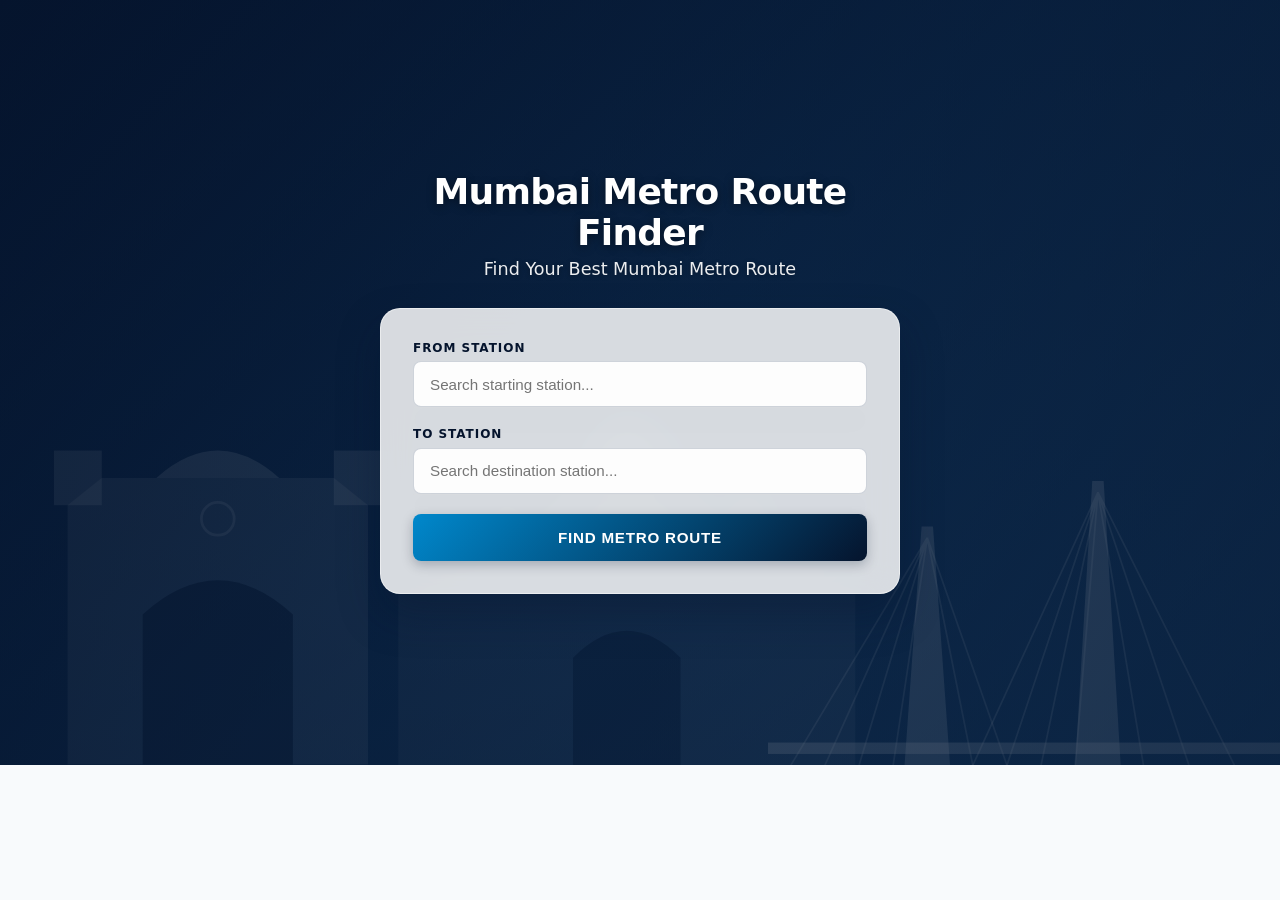
==== commit 571fa7c9: "Refactor comments for clarity in index.html" ====
--- a/index.html
+++ b/index.html
@@ -12,54 +12,44 @@
   <!-- HERO SECTION WITH MUMBAI 3-LANDMARK BLENDED BACKGROUND -->
   <header class="hero-container">
     
-    <!-- Photo Layer: Blended Mumbai Landmarks Collage (Fallback/Imagery) -->
+    <!-- Photo Layer: Blended Mumbai Landmarks Collage -->
     <div class="mumbai-photo-bg" aria-hidden="true"></div>
 
     <!-- SVG Layer: Vector Silhouettes of Gateway, CSMT, and Sea Link -->
     <div class="mumbai-landmarks-bg" aria-hidden="true">
       
-      <!-- 1. Gateway of India (Positioned Left) -->
+      <!-- 1. Gateway of India -->
       <svg class="landmark landmark-gateway" viewBox="0 0 300 300" preserveAspectRatio="xMinYMax meet">
-        <!-- Main Structure -->
         <path d="M40,300 L40,110 L65,90 L235,90 L260,110 L260,300 Z" fill="rgba(255,255,255,0.16)"/>
-        <!-- Central Arch -->
         <path d="M95,300 L95,190 Q150,140 205,190 L205,300 Z" fill="rgba(5,20,45,0.7)"/>
-        <!-- Side Turrets & Dome Details -->
         <rect x="30" y="70" width="35" height="40" fill="rgba(255,255,255,0.22)"/>
         <rect x="235" y="70" width="35" height="40" fill="rgba(255,255,255,0.22)"/>
         <path d="M105,90 Q150,50 195,90 Z" fill="rgba(255,255,255,0.25)"/>
         <circle cx="150" cy="120" r="12" fill="none" stroke="rgba(255,255,255,0.2)" stroke-width="2"/>
       </svg>
 
-      <!-- 2. CSMT - Chhatrapati Shivaji Maharaj Terminus (Positioned Center) -->
+      <!-- 2. CSMT -->
       <svg class="landmark landmark-csmt" viewBox="0 0 400 300" preserveAspectRatio="xMidYMax meet">
-        <!-- Main Gothic Facade Base -->
         <path d="M30,300 L30,170 L110,140 L200,60 L290,140 L370,170 L370,300 Z" fill="rgba(255,255,255,0.12)"/>
-        <!-- Central Octagonal Dome -->
         <path d="M165,80 Q200,10 235,80 Z" fill="rgba(255,255,255,0.18)"/>
         <line x1="200" y1="10" x2="200" y2="-5" stroke="rgba(255,215,0,0.6)" stroke-width="2"/>
-        <!-- Gothic Rose Window & Arches -->
         <circle cx="200" cy="120" r="20" fill="none" stroke="rgba(255,255,255,0.22)" stroke-width="2.5"/>
         <path d="M160,300 L160,220 Q200,180 240,220 L240,300 Z" fill="rgba(5,20,45,0.65)"/>
-        <!-- Side Spire Accents -->
         <polygon points="100,140 110,90 120,140" fill="rgba(255,255,255,0.2)"/>
         <polygon points="280,140 290,90 300,140" fill="rgba(255,255,255,0.2)"/>
       </svg>
 
-      <!-- 3. Bandra-Worli Sea Link (Positioned Right) -->
+      <!-- 3. Bandra-Worli Sea Link -->
       <svg class="landmark landmark-sealink" viewBox="0 0 450 300" preserveAspectRatio="xMaxYMax meet">
-        <!-- Cable Stay Pylons -->
         <polygon points="120,300 135,90 145,90 160,300" fill="rgba(255,255,255,0.25)"/>
         <polygon points="270,300 285,50 295,50 310,300" fill="rgba(255,255,255,0.28)"/>
-        <!-- Suspended Stay Cables -->
         <path d="M140,100 L20,300 M140,100 L50,300 M140,100 L80,300 M140,100 L110,300 M140,100 L180,300 M140,100 L210,300" stroke="rgba(255,255,255,0.18)" stroke-width="1.5"/>
         <path d="M290,60 L180,300 M290,60 L210,300 M290,60 L240,300 M290,60 L270,300 M290,60 L330,300 M290,60 L370,300 M290,60 L410,300" stroke="rgba(255,255,255,0.2)" stroke-width="1.5"/>
-        <!-- Bridge Road Deck -->
         <rect x="0" y="280" width="450" height="10" fill="rgba(255,255,255,0.3)"/>
       </svg>
     </div>
 
-    <!-- Soft Dark Navy Overlay Filter (rgba 0.35 to 0.60 gradient) -->
+    <!-- Soft Dark Navy Overlay Filter -->
     <div class="hero-overlay"></div>
 
     <!-- Central Route Finder Interface -->
@@ -108,9 +98,16 @@
     </div>
   </header>
 
-  <!-- Route Results Section -->
+  <!-- Route Results Inline Container & Modal Overlay -->
   <main class="main-container">
     <div id="route-results" class="results-container"></div>
+    
+    <!-- Modal Panel for Detailed Route Display -->
+    <div id="route-modal" class="modal-overlay hidden" aria-hidden="true">
+      <div class="modal-card">
+        <div id="modal-route-content"></div>
+      </div>
+    </div>
   </main>
 
   <script src="js/metro.js"></script>
--- a/css/style.css
+++ b/css/style.css
@@ -1,12 +1,15 @@
+/* ==========================================
+   COLOR VARIABLES & BASE SETUP
+   ========================================== */
 :root {
   --navy-deep: #05142d;
-  --navy-medium: #0f2a4a;
+  --navy-medium: #0d2847;
   --blue-sky: #00a8e8;
   --gold-accent: #ffd700;
   --text-dark: #1e293b;
-  --glass-bg: rgba(255, 255, 255, 0.85);
-  --glass-border: rgba(255, 255, 255, 0.45);
-  --shadow-soft: 0 20px 40px rgba(5, 20, 45, 0.3);
+  --glass-bg: rgba(255, 255, 255, 0.84);
+  --glass-border: rgba(255, 255, 255, 0.48);
+  --shadow-soft: 0 20px 40px rgba(5, 20, 45, 0.35);
 }
 
 * {
@@ -22,7 +25,9 @@
   overflow-x: hidden;
 }
 
-/* Hero Section Base */
+/* ==========================================
+   HERO SECTION & MUMBAI LANDMARKS BACKGROUND
+   ========================================== */
 .hero-container {
   position: relative;
   width: 100%;
@@ -30,12 +35,29 @@
   display: flex;
   align-items: center;
   justify-content: center;
-  background: linear-gradient(135deg, #05142d 0%, #0d3153 50%, #163e63 100%);
+  background: linear-gradient(135deg, #05142d 0%, #0c2b4e 50%, #153c63 100%);
   padding: 2.5rem 1rem;
   overflow: hidden;
 }
 
-/* Background Landmarks Layer */
+/* Royalty-Free Blended Photography Layer */
+.mumbai-photo-bg {
+  position: absolute;
+  top: 0;
+  left: 0;
+  width: 100%;
+  height: 100%;
+  /* Blended royalty-free image composition covering Sea Link, Gateway & City Skyline */
+  background-image: url('https://images.unsplash.com/photo-1570168007204-dfb528c6958f?auto=format&fit=crop&w=1920&q=80');
+  background-size: cover;
+  background-position: center bottom;
+  opacity: 0.22;
+  filter: contrast(110%) saturate(120%);
+  pointer-events: none;
+  z-index: 1;
+}
+
+/* Vector Landmark Composition Layer */
 .mumbai-landmarks-bg {
   position: absolute;
   top: 0;
@@ -43,34 +65,54 @@
   width: 100%;
   height: 100%;
   pointer-events: none;
-  z-index: 1;
+  z-index: 2;
 }
 
 .landmark {
   position: absolute;
   bottom: 0;
-  filter: blur(0.3px);
-}
-
-.landmark-marine-drive { left: 0; width: 55%; height: auto; opacity: 0.6; }
-.landmark-sealink { left: 15%; width: 45%; height: auto; opacity: 0.7; }
-.landmark-gateway { right: 2%; width: 35%; height: auto; opacity: 0.65; }
-.landmark-csmt { right: 22%; width: 38%; height: auto; opacity: 0.45; }
-
+  filter: blur(0.2px);
+}
+
+/* Specific Positioning for the 3 Key Landmarks */
+.landmark-gateway {
+  left: 1%;
+  width: 32%;
+  height: auto;
+  opacity: 0.55;
+}
+
+.landmark-csmt {
+  left: 28%;
+  width: 42%;
+  height: auto;
+  opacity: 0.45;
+}
+
+.landmark-sealink {
+  right: 0%;
+  width: 40%;
+  height: auto;
+  opacity: 0.65;
+}
+
+/* Soft Navy/Blue Overlay Gradient (0.35 to 0.60 opacity) */
 .hero-overlay {
   position: absolute;
   top: 0;
   left: 0;
   width: 100%;
   height: 100%;
-  background: radial-gradient(circle at center, rgba(5, 20, 45, 0.4) 0%, rgba(5, 20, 45, 0.65) 100%);
-  z-index: 2;
-}
-
-/* Hero Layout */
+  background: radial-gradient(circle at center, rgba(5, 20, 45, 0.35) 0%, rgba(5, 20, 45, 0.60) 100%);
+  z-index: 3;
+}
+
+/* ==========================================
+   MAIN CONTENT & GLASSMORPHISM CARD
+   ========================================== */
 .hero-content {
   position: relative;
-  z-index: 3;
+  z-index: 4;
   width: 100%;
   max-width: 520px;
   text-align: center;
@@ -82,18 +124,19 @@
   font-size: 2.25rem;
   font-weight: 800;
   letter-spacing: -0.02em;
-  margin-bottom: 0.5rem;
-  text-shadow: 0 2px 8px rgba(0, 0, 0, 0.35);
+  margin-bottom: 0.4rem;
+  text-shadow: 0 2px 10px rgba(0, 0, 0, 0.4);
 }
 
 .hero-content h2 {
-  color: rgba(255, 255, 255, 0.9);
+  color: rgba(255, 255, 255, 0.92);
   font-size: 1.1rem;
   font-weight: 400;
-  margin-bottom: 2rem;
-}
-
-/* Glassmorphism Route Card */
+  margin-bottom: 1.8rem;
+  text-shadow: 0 1px 5px rgba(0, 0, 0, 0.3);
+}
+
+/* Glassmorphism Route Search Box */
 .glass-route-card {
   background: var(--glass-bg);
   backdrop-filter: blur(14px);
@@ -136,10 +179,10 @@
 
 .input-group input:focus {
   border-color: var(--blue-sky);
-  box-shadow: 0 0 0 3px rgba(0, 168, 232, 0.2);
-}
-
-/* Autocomplete Dropdown Menu */
+  box-shadow: 0 0 0 3px rgba(0, 168, 232, 0.25);
+}
+
+/* Autocomplete Dropdown Panel */
 .autocomplete-items {
   position: absolute;
   border: 1px solid rgba(5, 20, 45, 0.15);
@@ -162,30 +205,10 @@
   justify-content: space-between;
   align-items: center;
   border-bottom: 1px solid #f1f5f9;
-  transition: background-color 0.15s ease;
-}
-
-.autocomplete-item:last-child {
-  border-bottom: none;
 }
 
 .autocomplete-item:hover {
   background-color: #f0f7ff;
-}
-
-.autocomplete-item .station-name {
-  font-size: 0.95rem;
-  font-weight: 600;
-  color: var(--navy-deep);
-}
-
-.autocomplete-item .station-line {
-  font-size: 0.75rem;
-  font-weight: 600;
-  background: #e0f2fe;
-  color: #0369a1;
-  padding: 0.2rem 0.5rem;
-  border-radius: 4px;
 }
 
 .btn-primary {
@@ -199,23 +222,48 @@
   border: none;
   border-radius: 8px;
   cursor: pointer;
-  box-shadow: 0 4px 12px rgba(5, 20, 45, 0.2);
-}
-
-/* Mobile Layout Adjustments */
-@media (max-width: 600px) {
+  box-shadow: 0 4px 12px rgba(5, 20, 45, 0.25);
+}
+
+/* ==========================================
+   MOBILE RESPONSIVENESS (NO HORIZONTAL SCROLL)
+   ========================================== */
+@media (max-width: 768px) {
   .hero-container {
     min-height: 90vh;
     padding: 1.5rem 1rem;
   }
 
-  .hero-content h1 { font-size: 1.75rem; }
-  .hero-content h2 { font-size: 0.95rem; margin-bottom: 1.5rem; }
-
-  .glass-route-card { padding: 1.25rem; border-radius: 16px; }
-
-  .landmark-marine-drive { width: 80%; opacity: 0.45; }
-  .landmark-sealink { width: 70%; left: 5%; opacity: 0.55; }
-  .landmark-gateway { width: 50%; right: -5%; opacity: 0.5; }
-  .landmark-csmt { width: 50%; right: 10%; opacity: 0.35; }
-}
+  .hero-content h1 {
+    font-size: 1.75rem;
+  }
+
+  .hero-content h2 {
+    font-size: 0.95rem;
+    margin-bottom: 1.4rem;
+  }
+
+  .glass-route-card {
+    padding: 1.25rem;
+    border-radius: 16px;
+  }
+
+  /* Responsive Scaling for All 3 Landmarks */
+  .landmark-gateway {
+    width: 42%;
+    left: -5%;
+    opacity: 0.45;
+  }
+
+  .landmark-csmt {
+    width: 55%;
+    left: 20%;
+    opacity: 0.35;
+  }
+
+  .landmark-sealink {
+    width: 55%;
+    right: -8%;
+    opacity: 0.50;
+  }
+}
